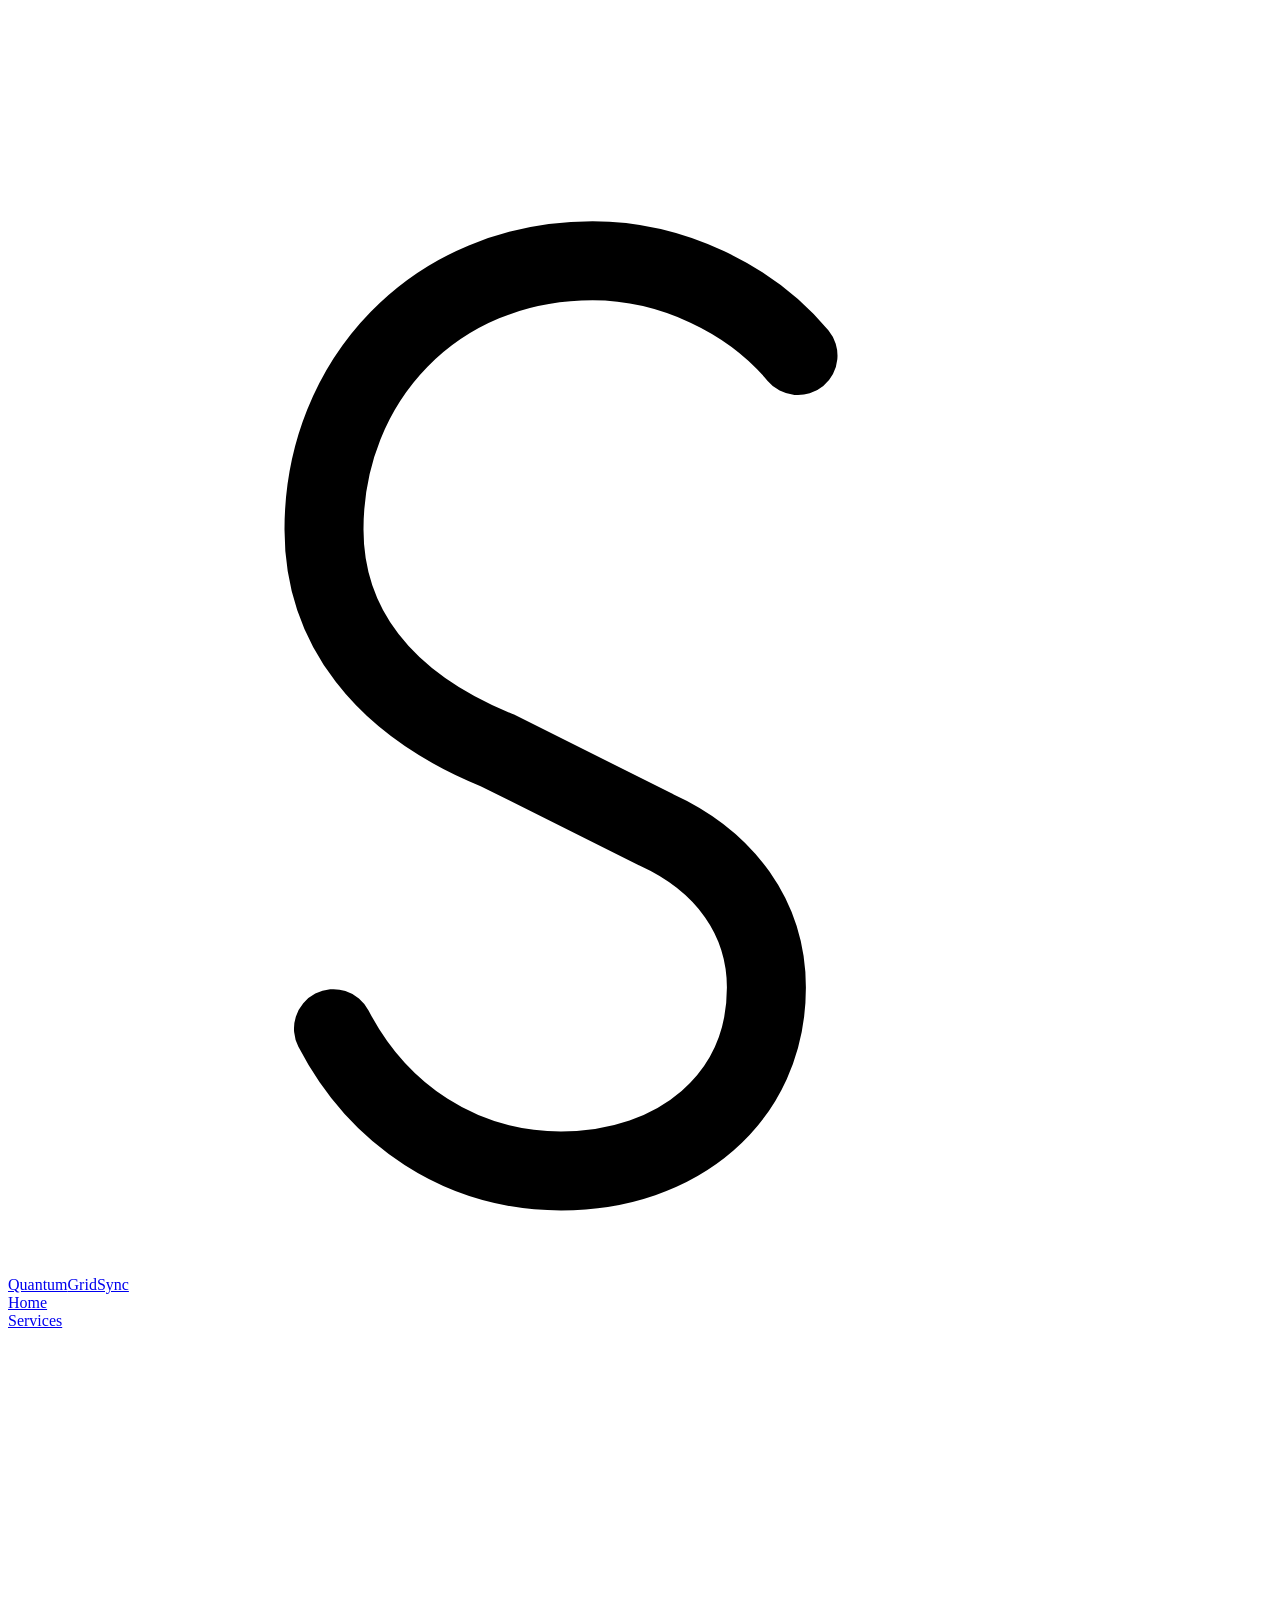
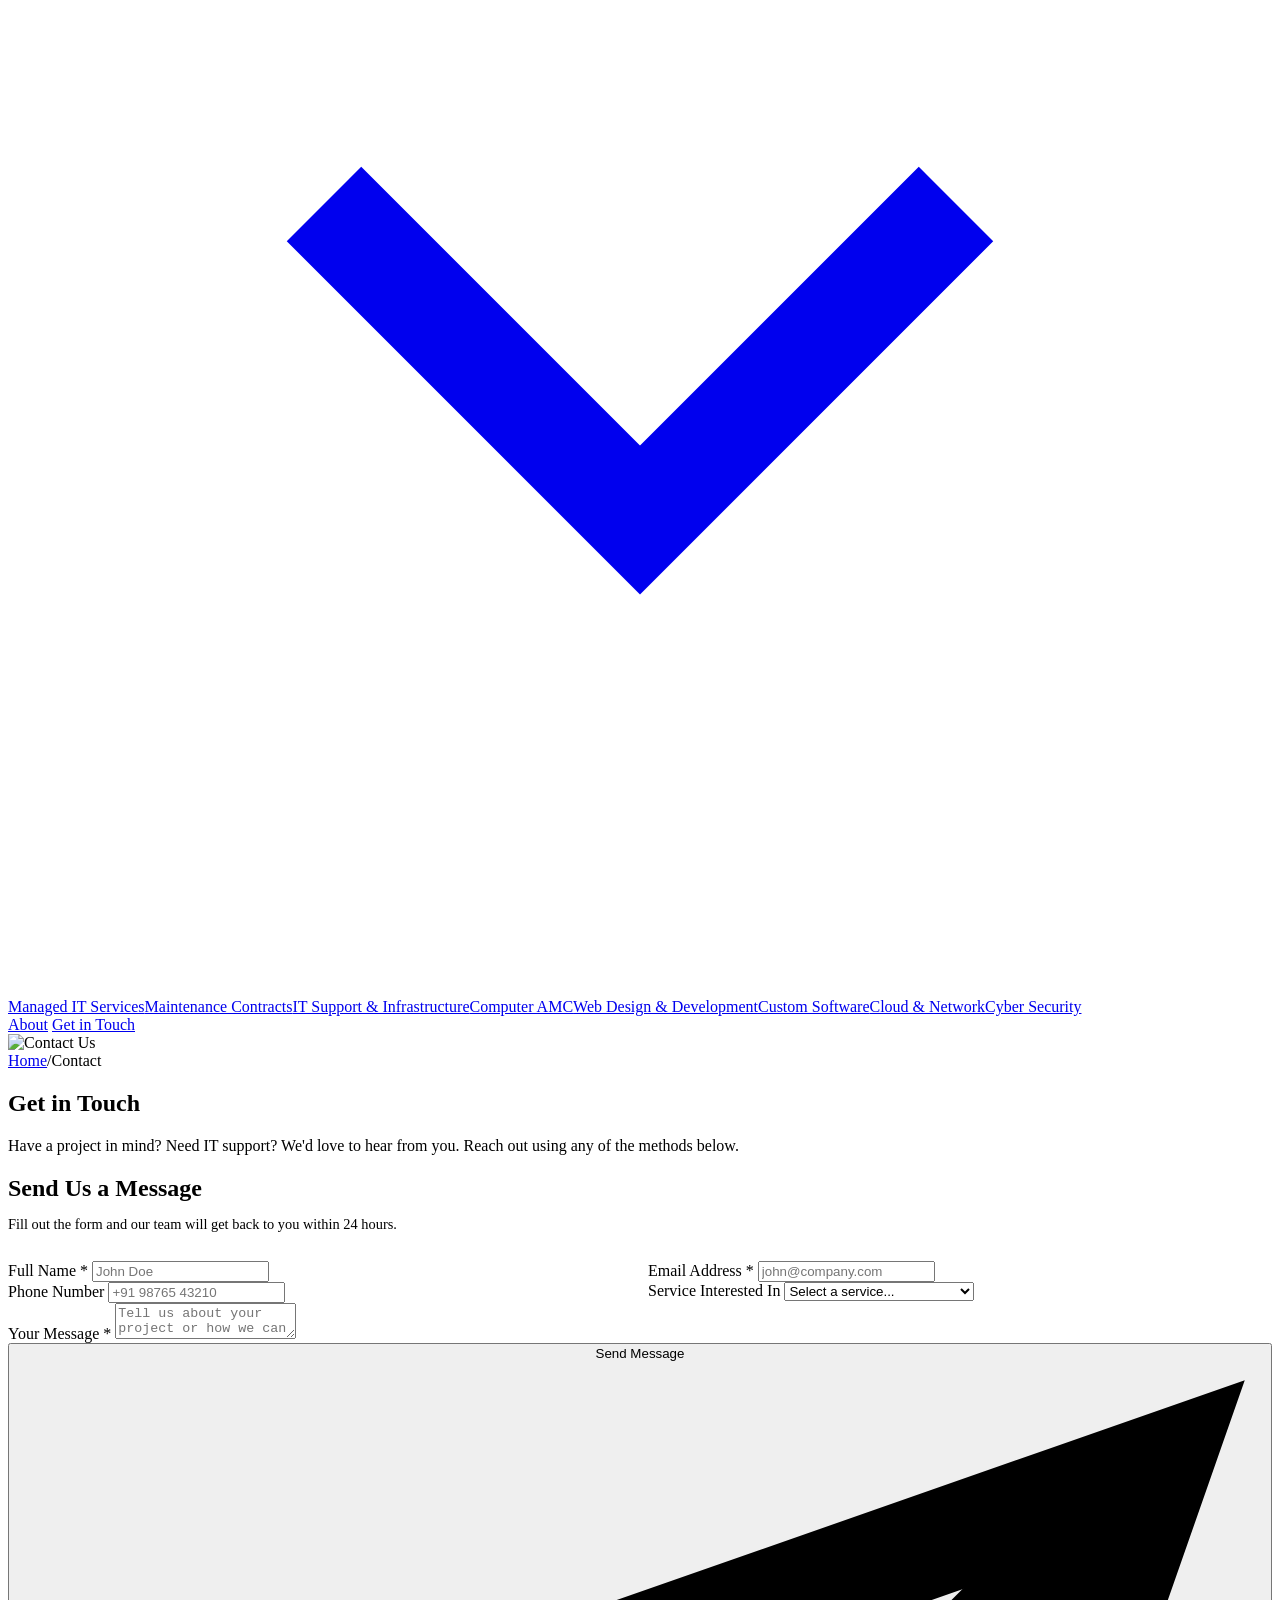
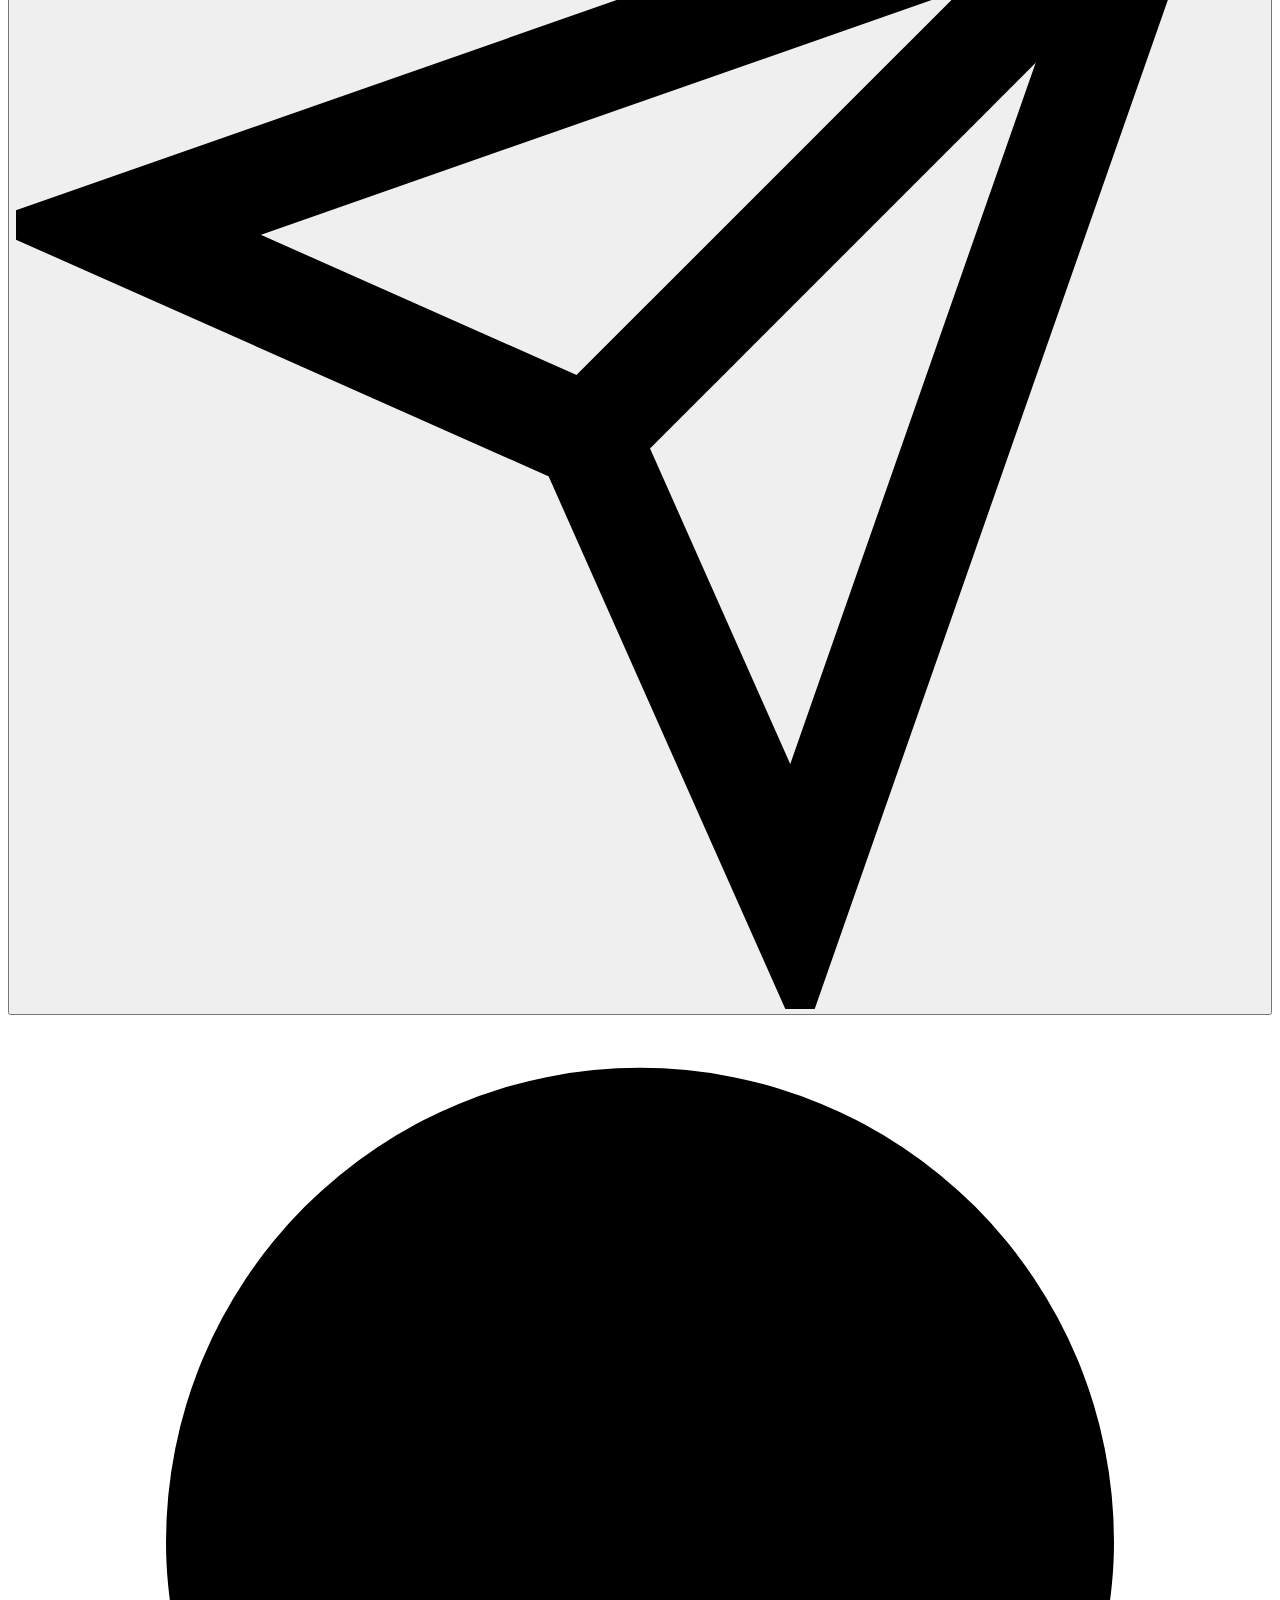
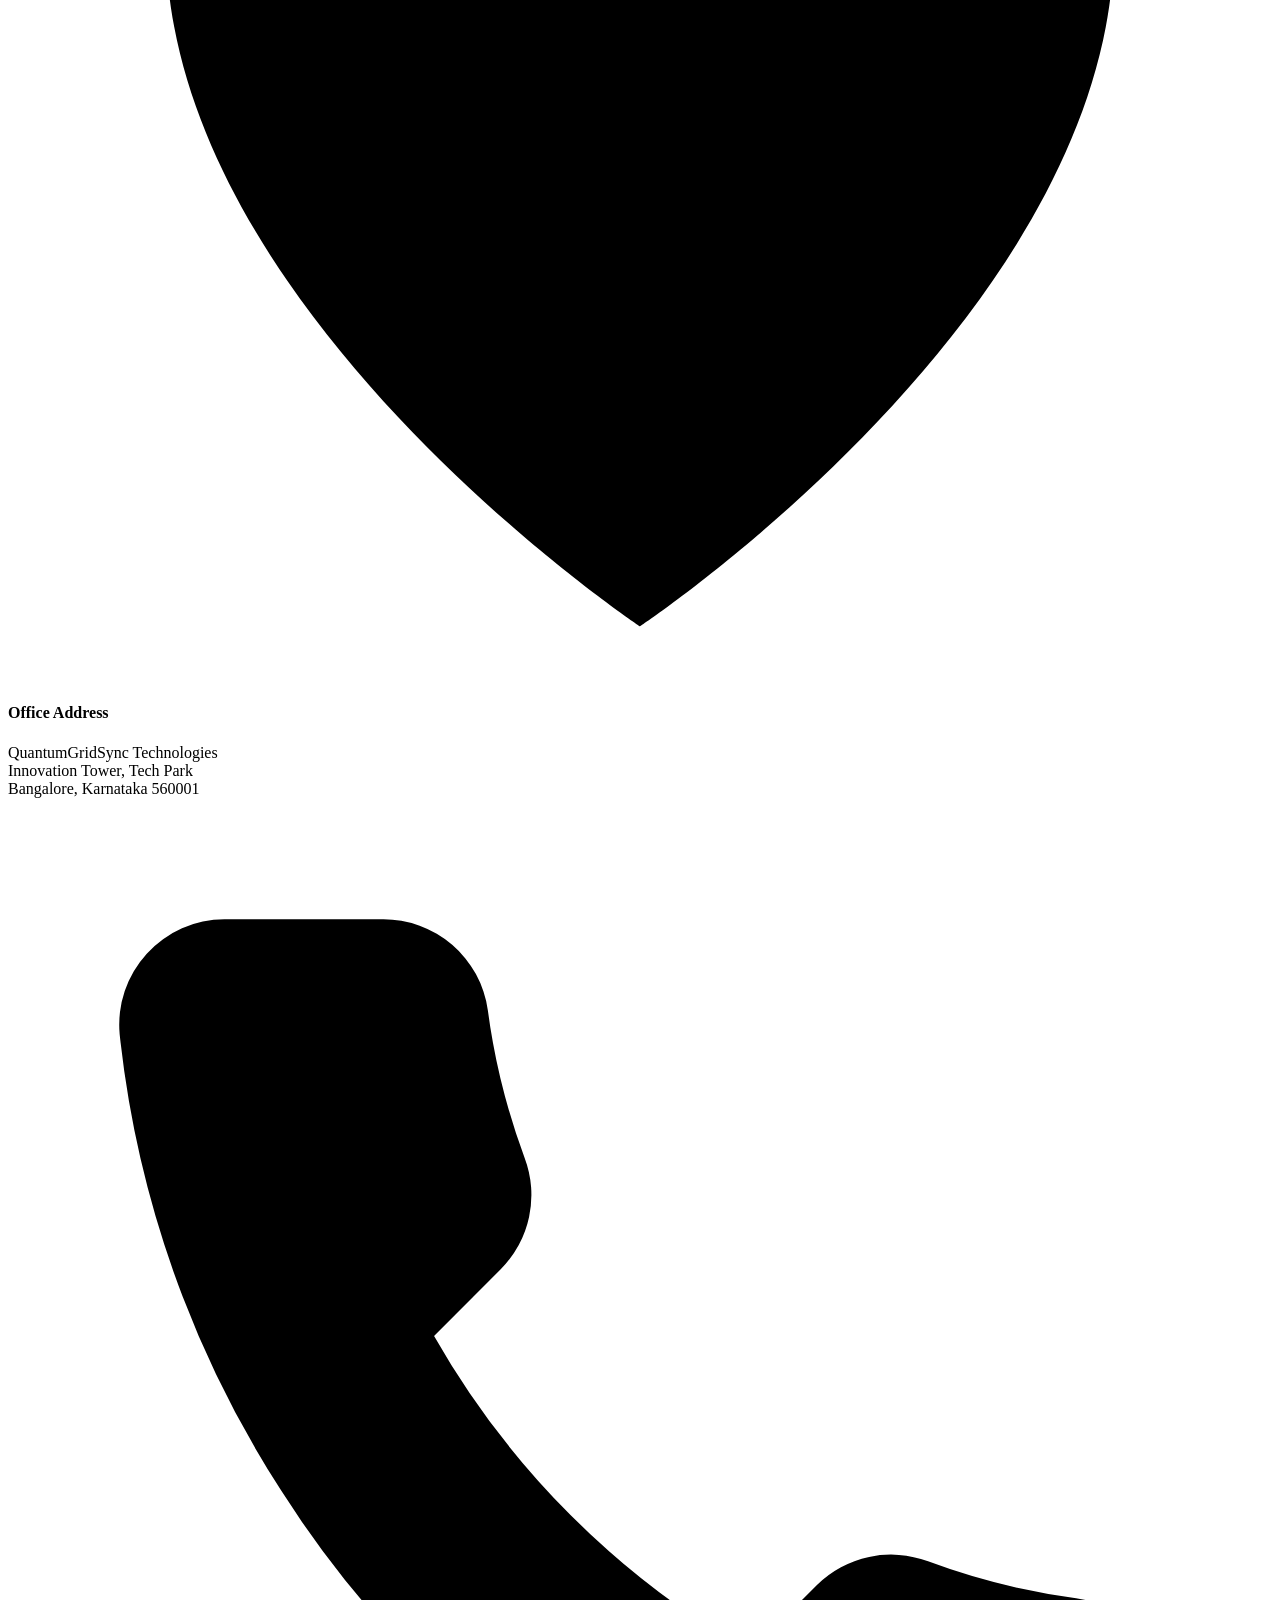
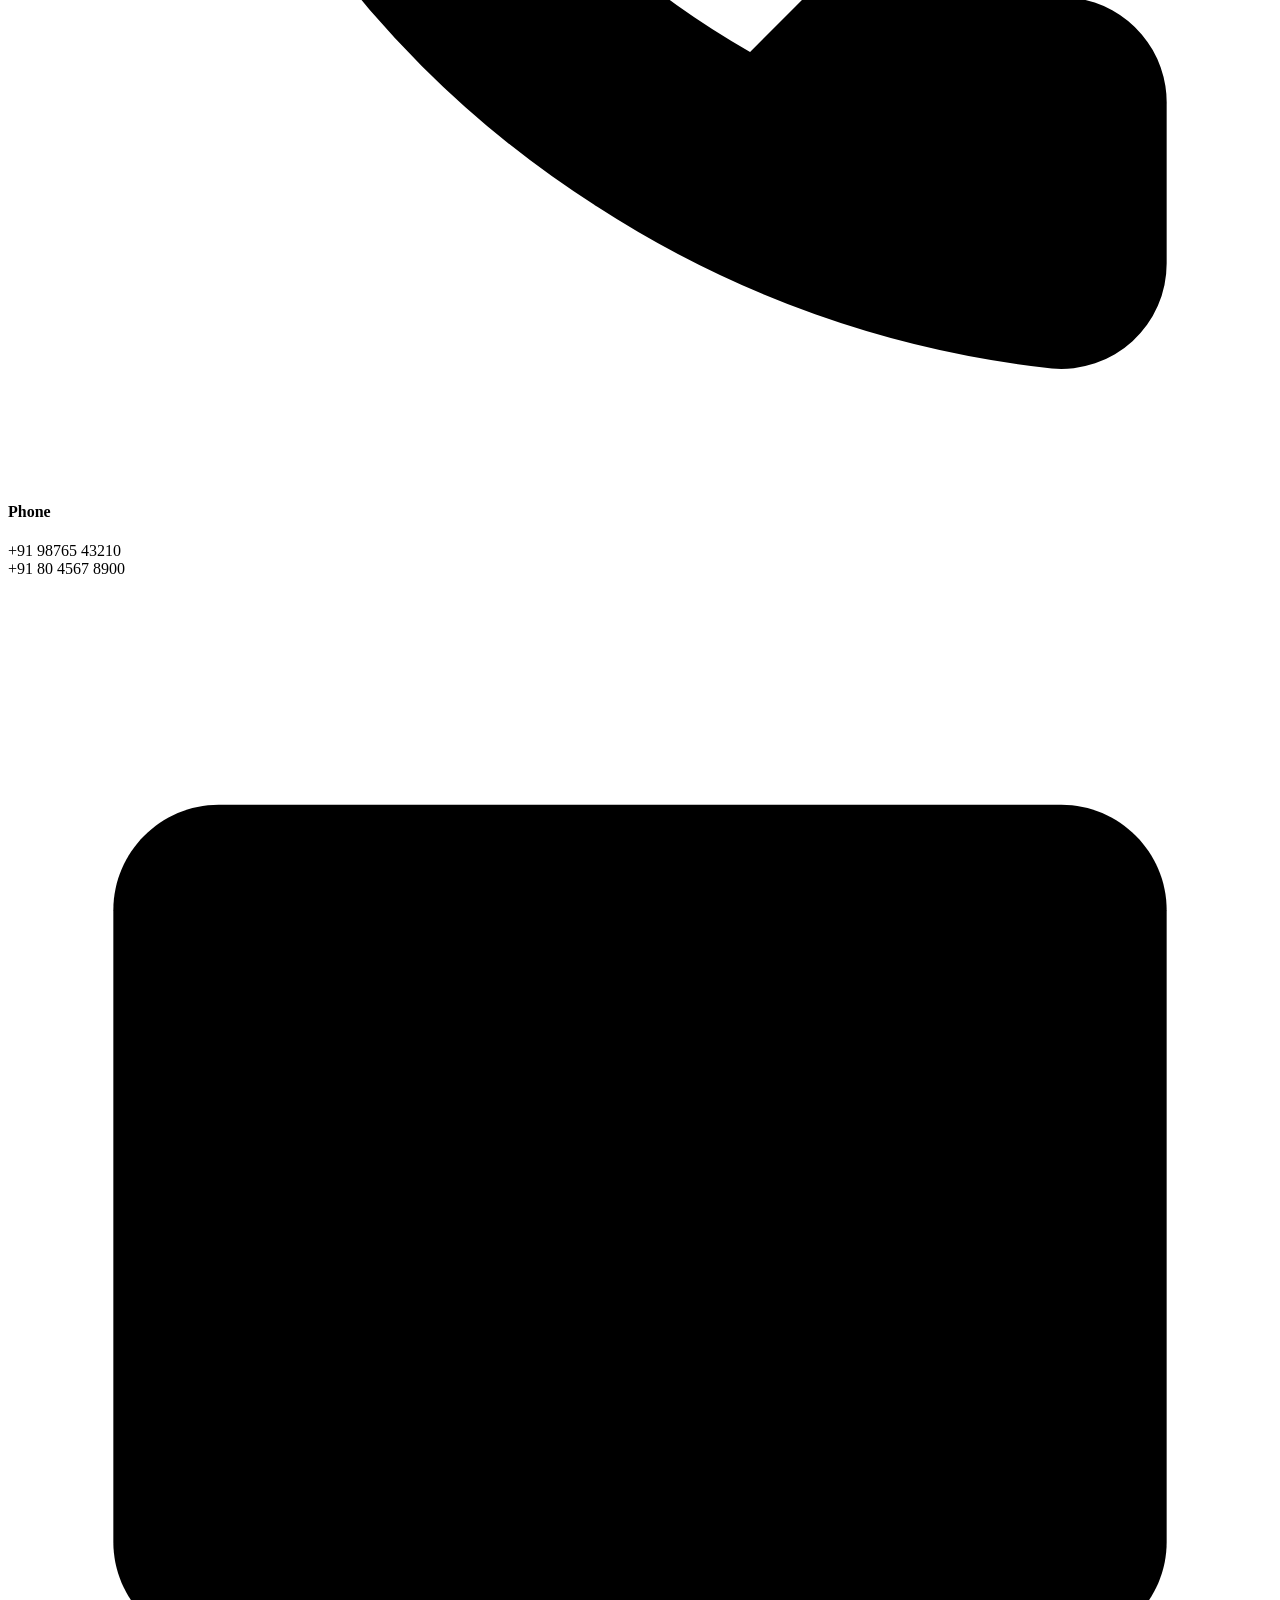
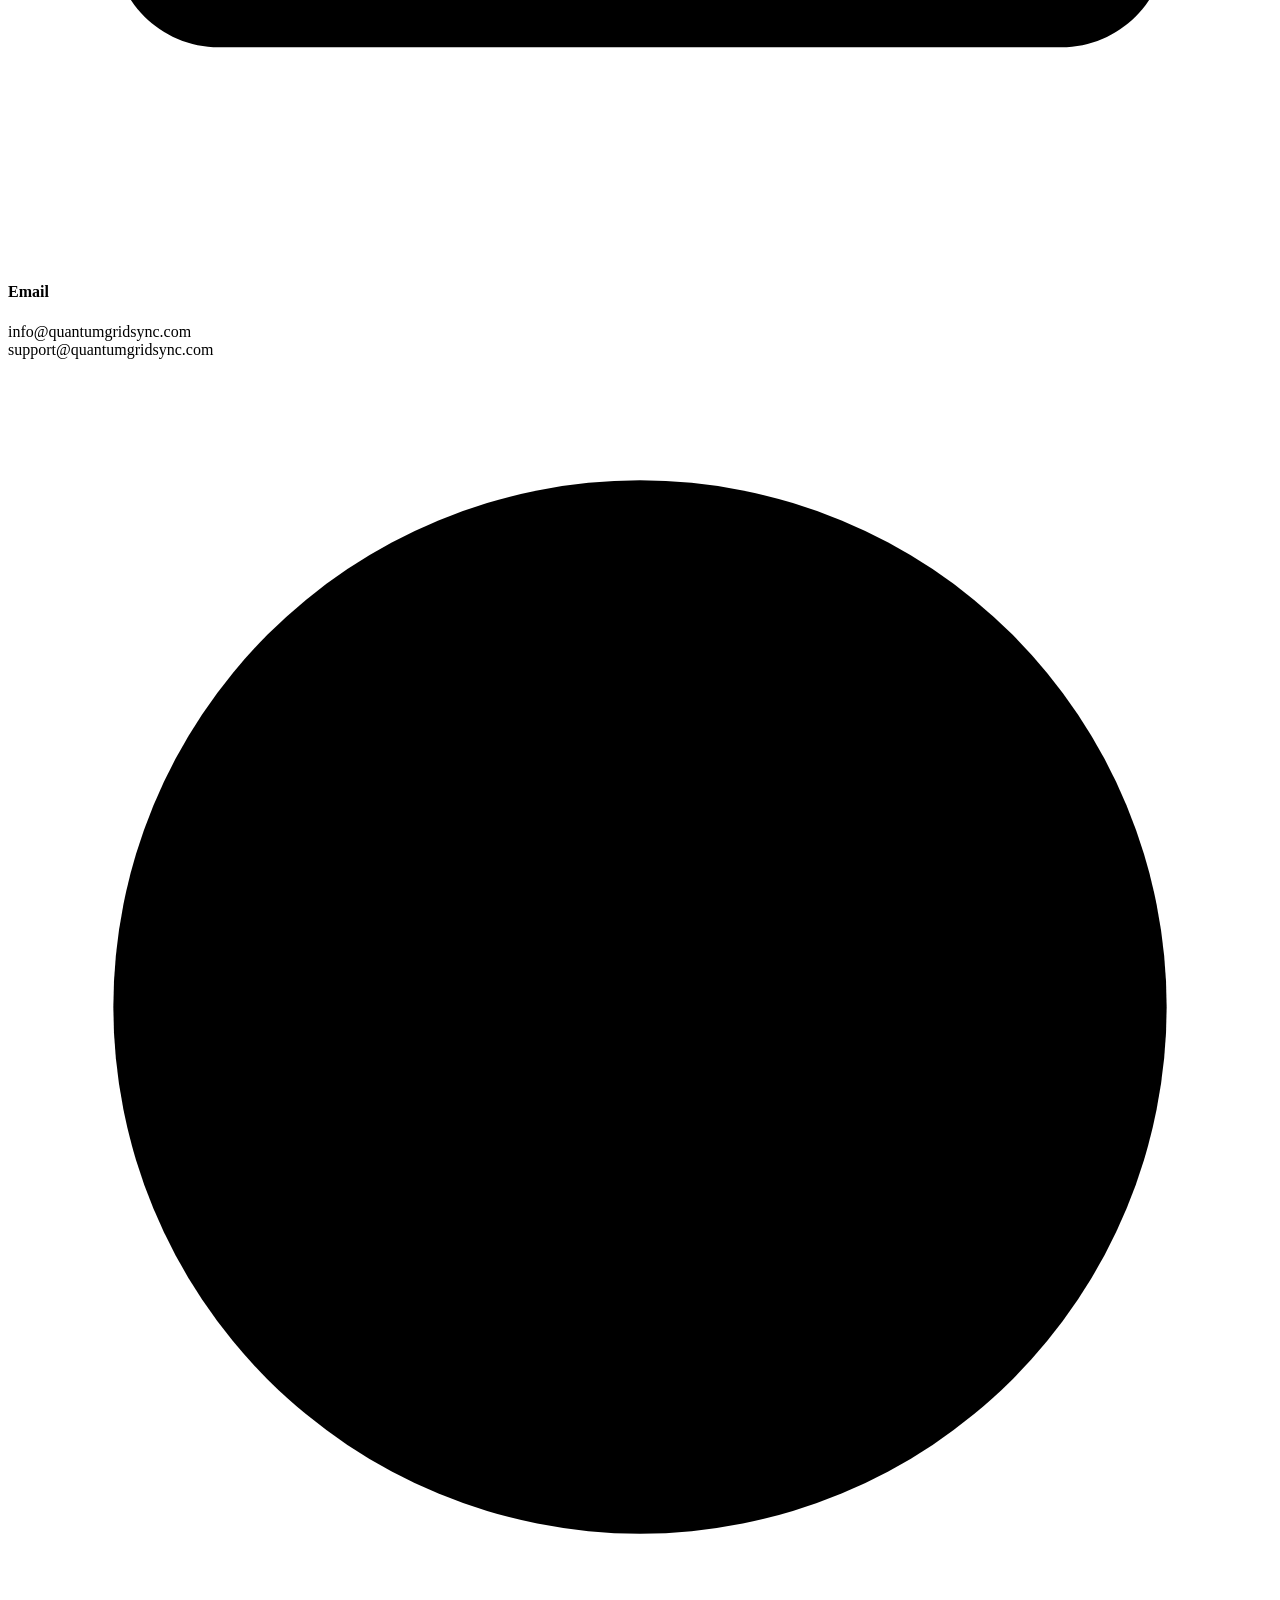
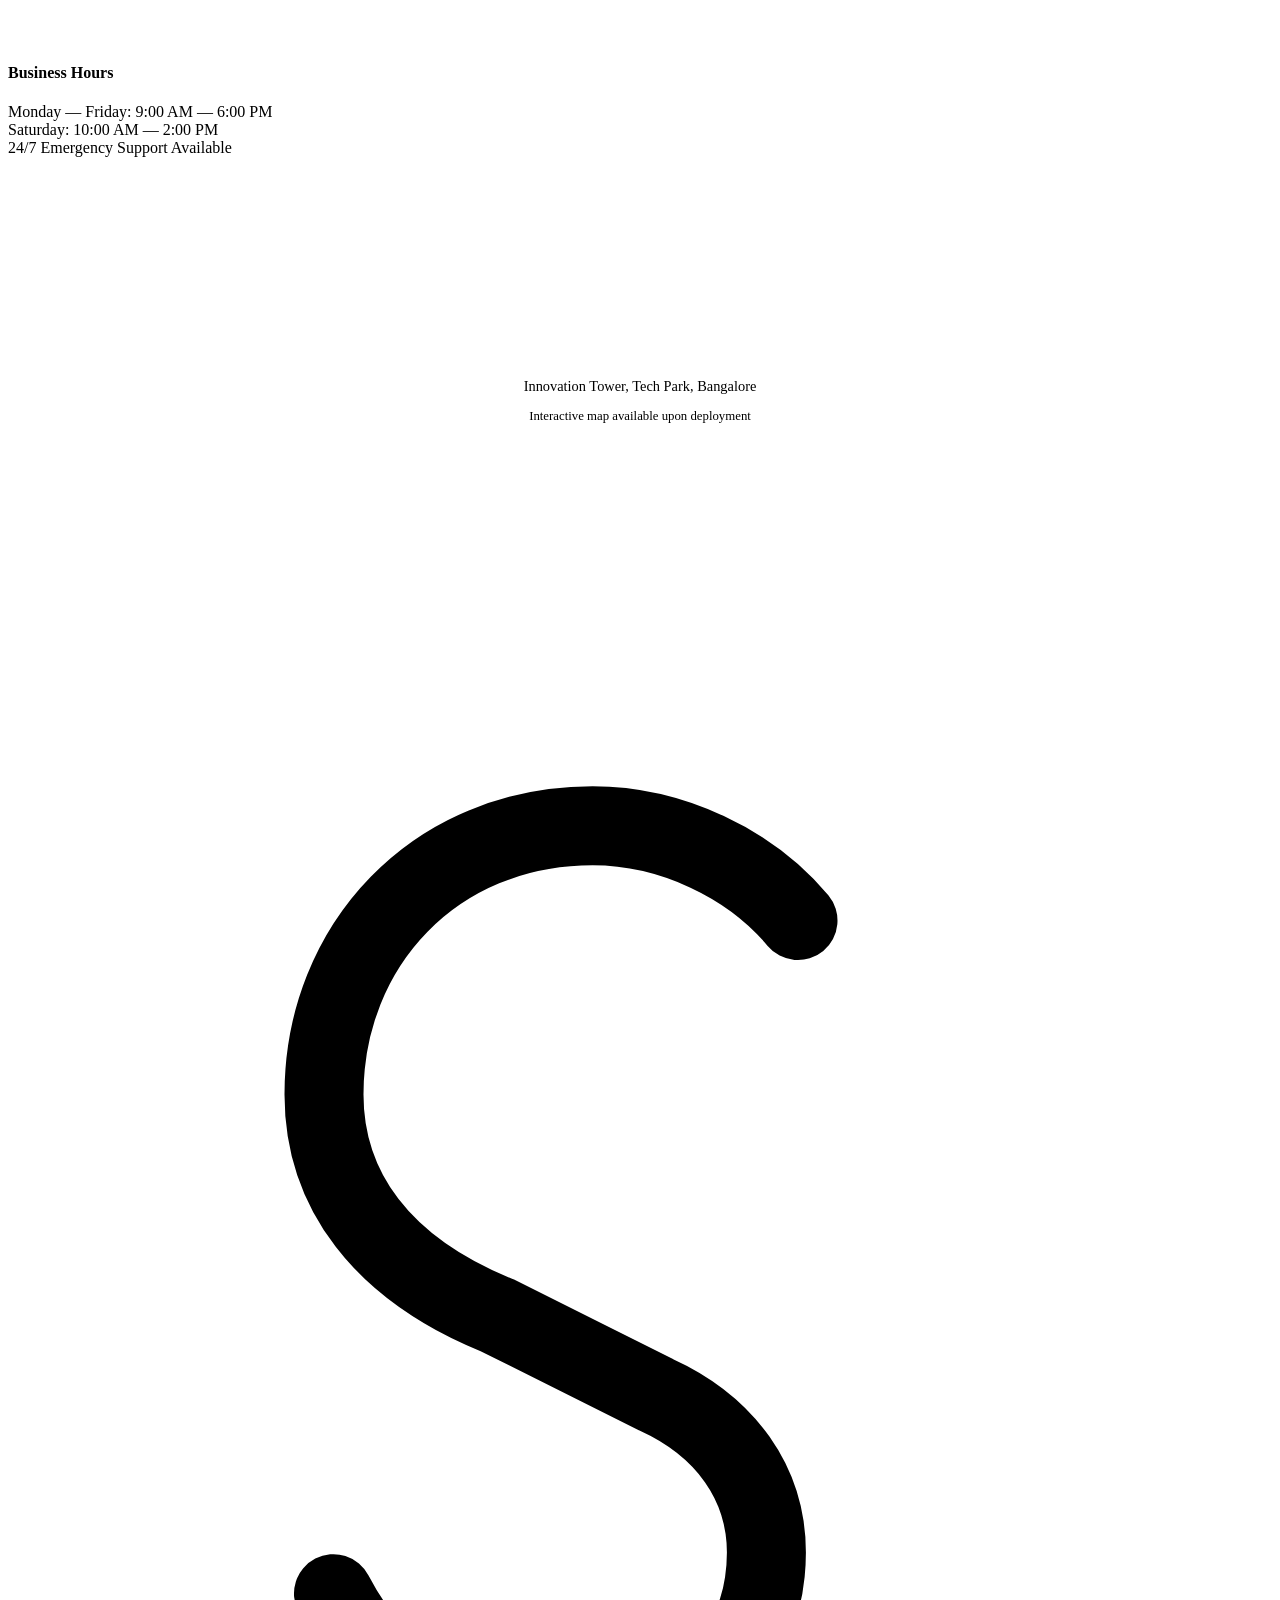
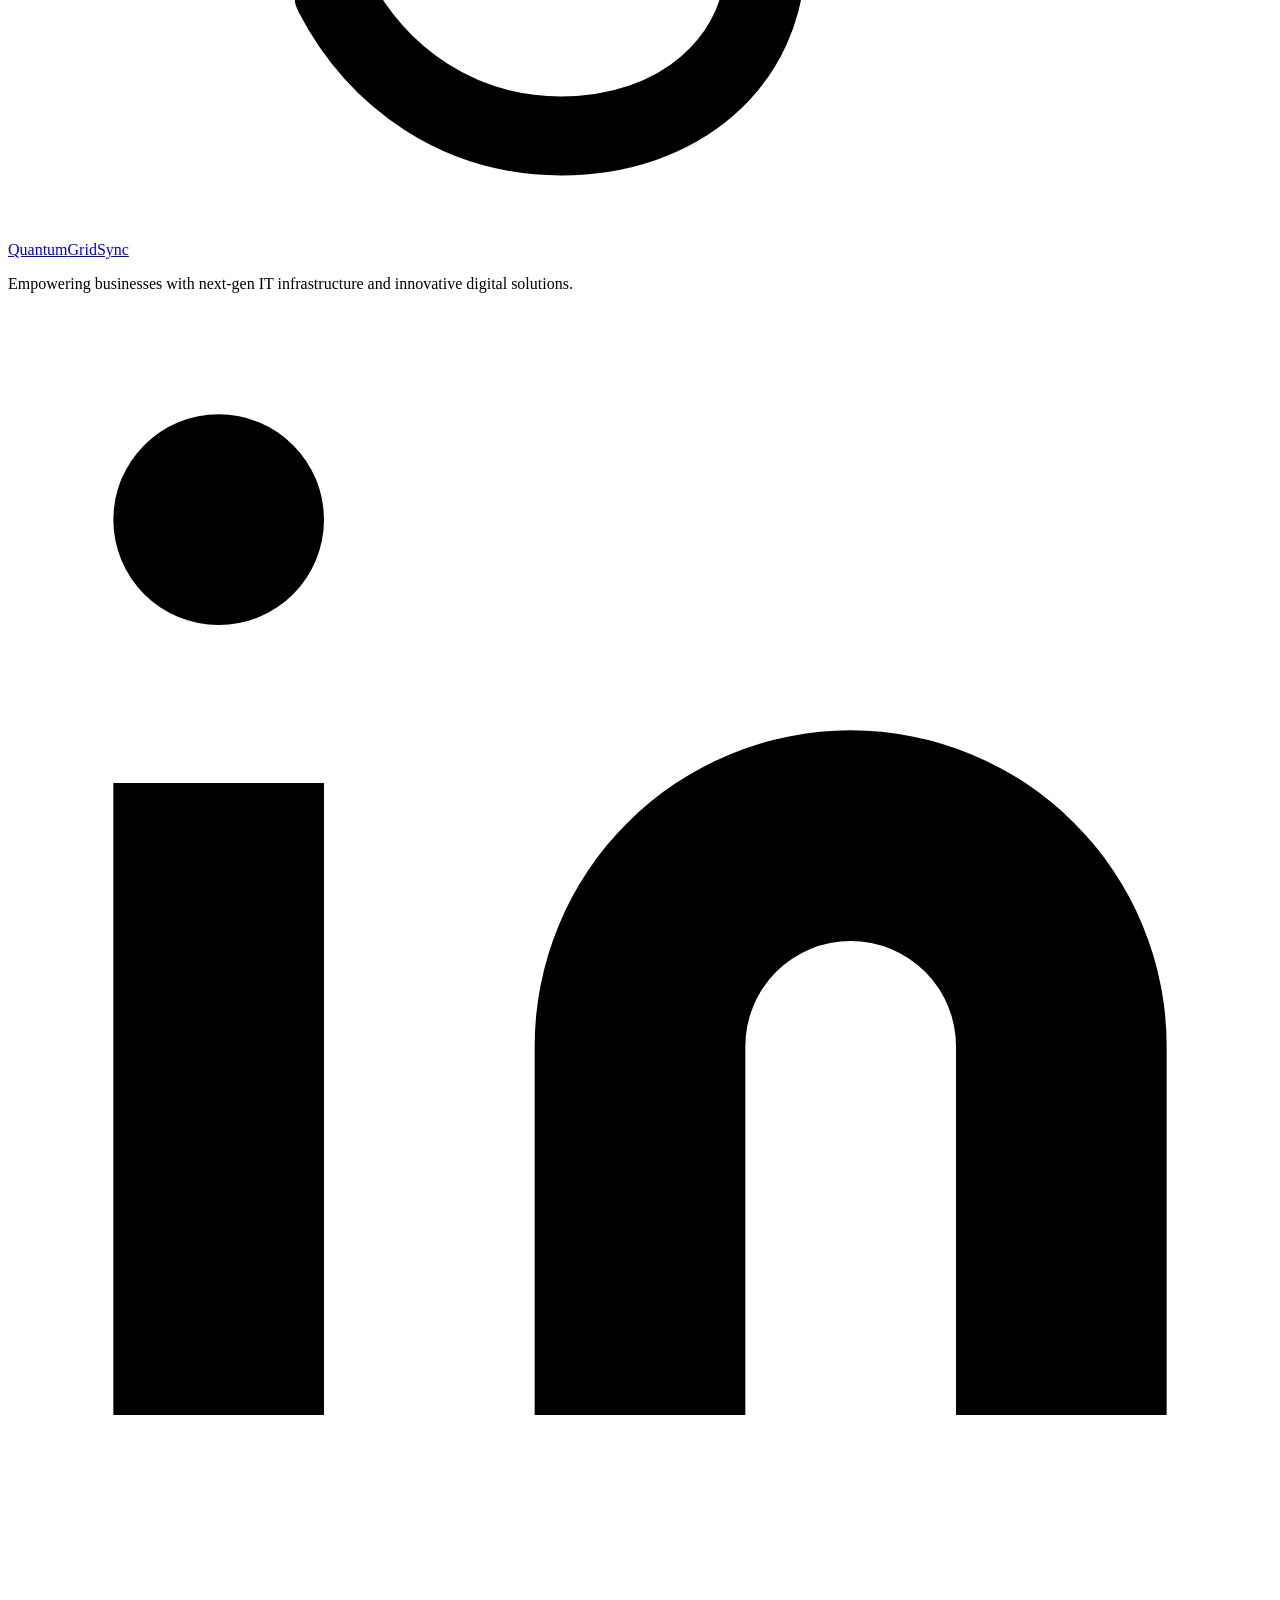
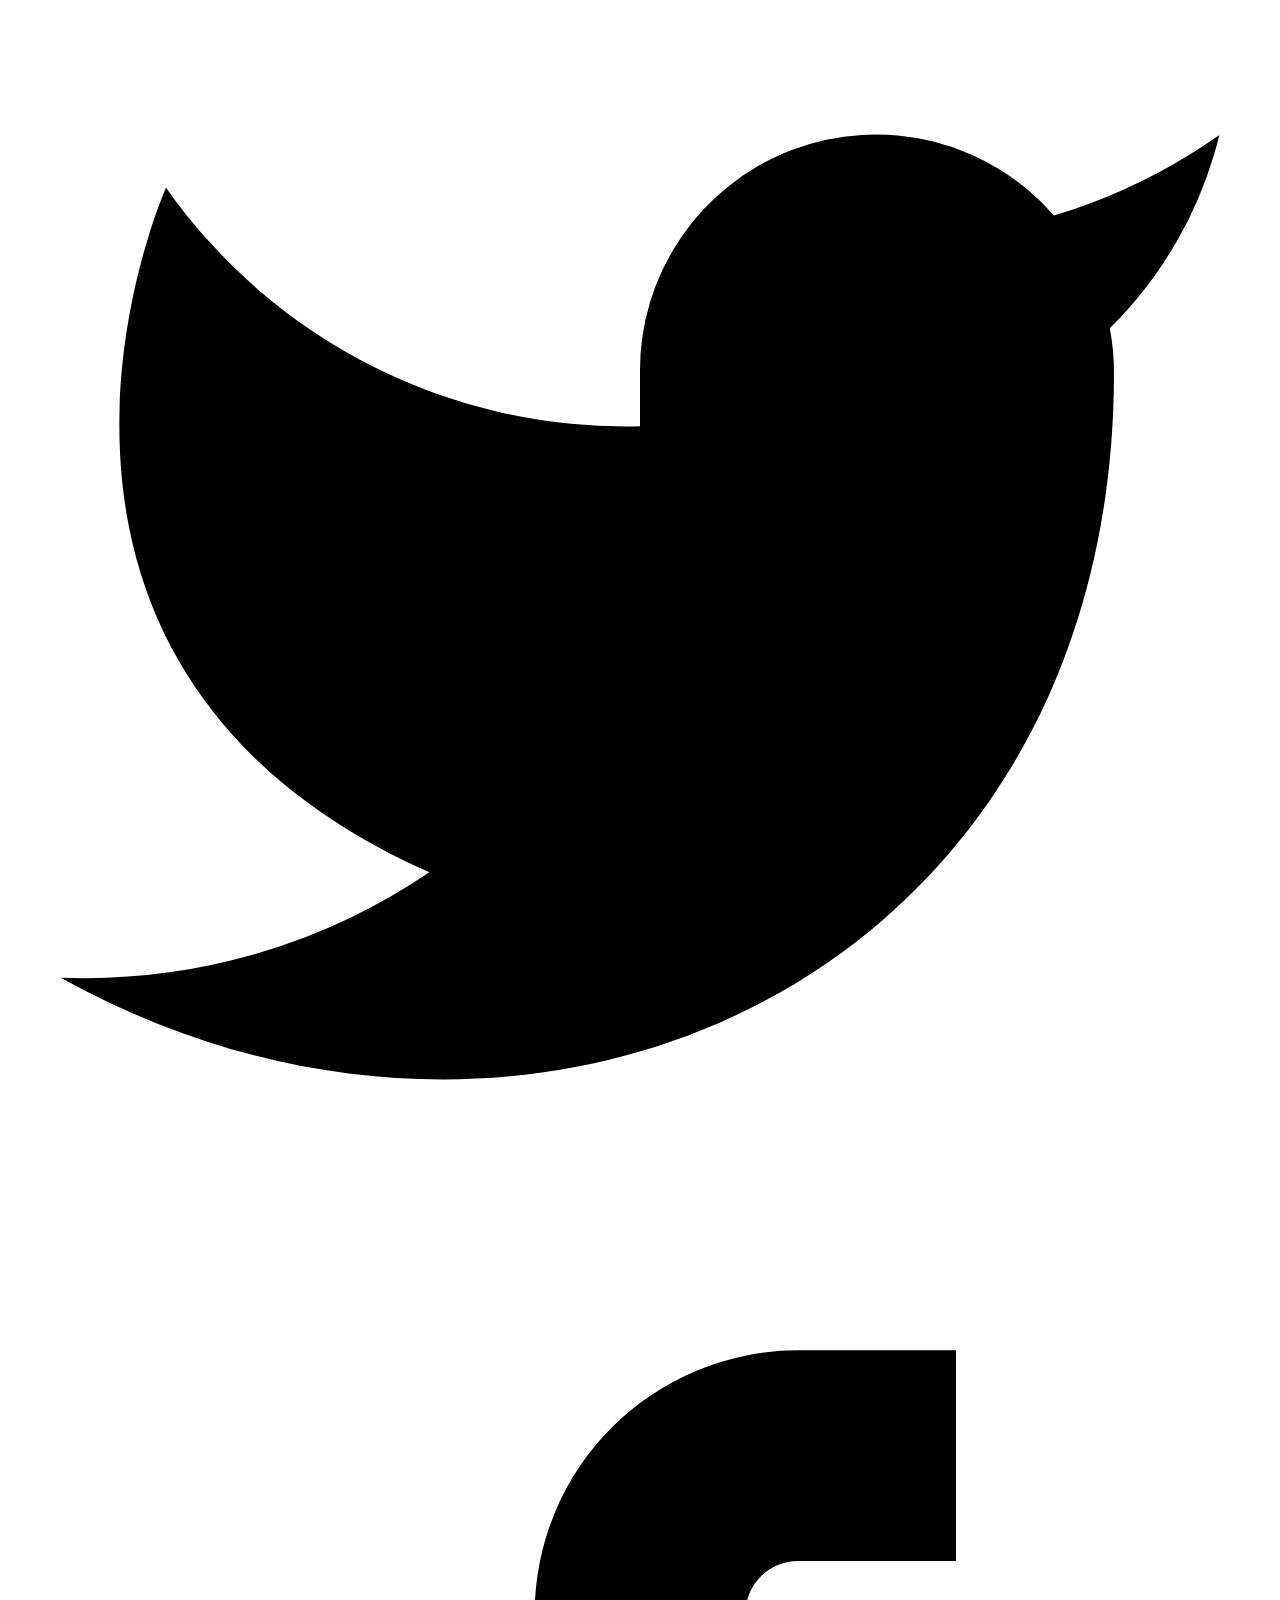
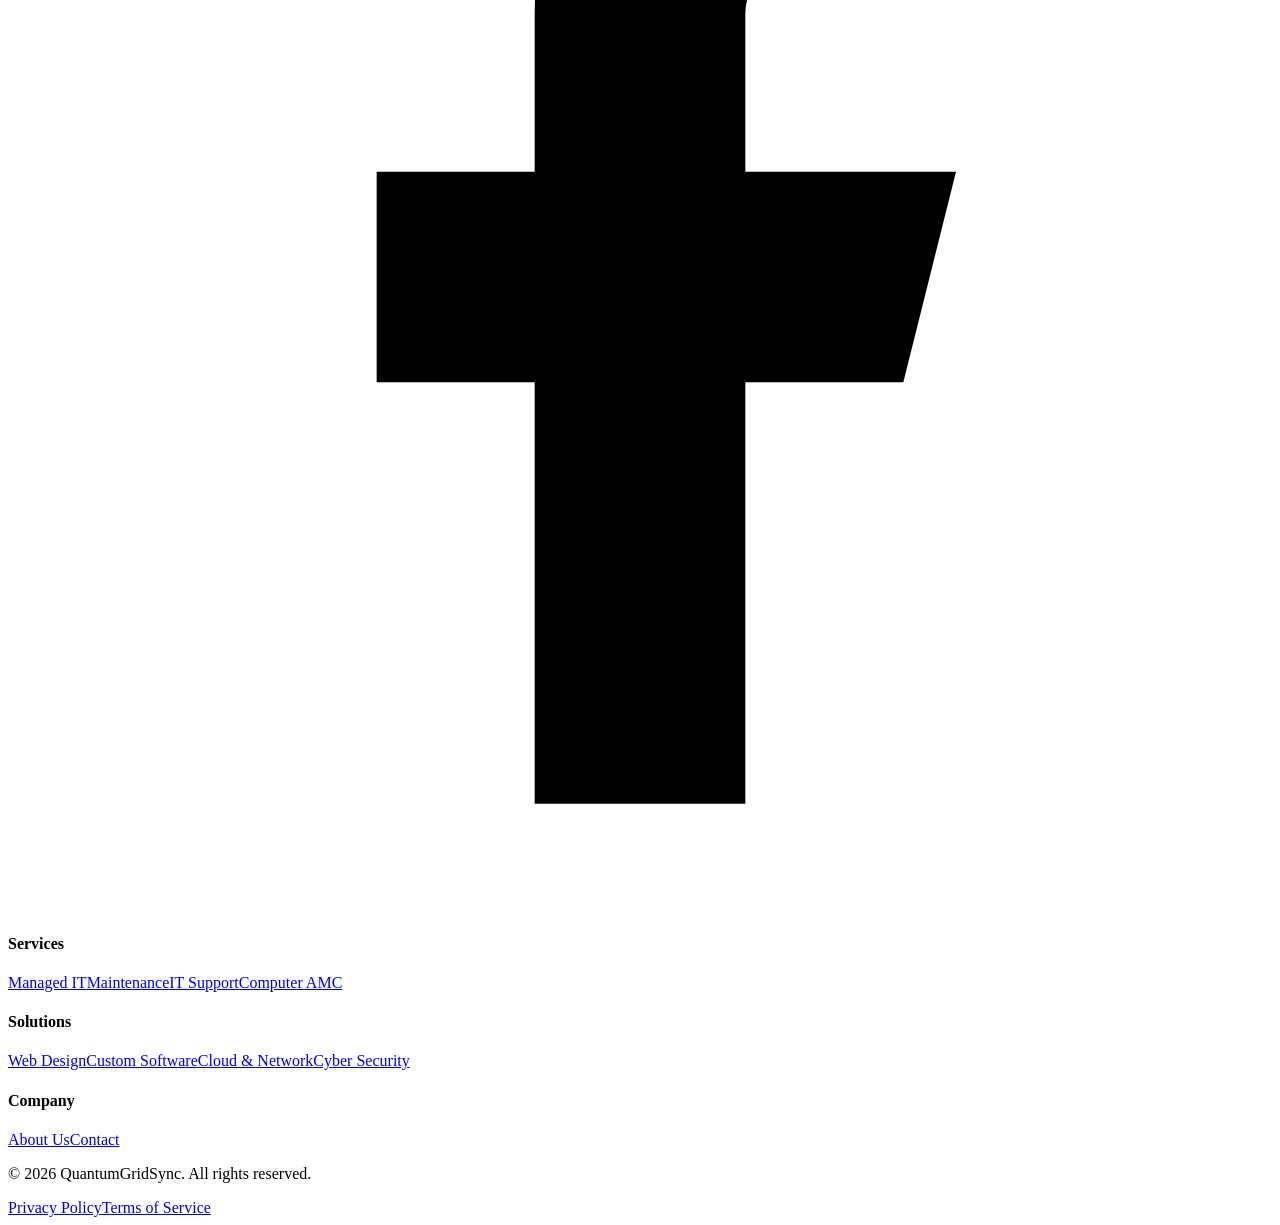
==== contact.html @ e0ae602e "Add files via upload" ====
<!DOCTYPE html>
<html lang="en">

<head>
    <meta charset="UTF-8">
    <meta name="viewport" content="width=device-width, initial-scale=1.0">
    <title>Contact Us — QuantumGridSync</title>
    <meta name="description"
        content="Get in touch with QuantumGridSync for IT services, consultations, and support. Phone, email, and online form available.">
    <link rel="stylesheet" href="css/style.css">
    <link rel="icon" type="image/svg+xml"
        href="data:image/svg+xml,%3Csvg xmlns='http://www.w3.org/2000/svg' viewBox='0 0 100 100'%3E%3Crect width='100' height='100' rx='20' fill='%23000'/%3E%3Cpath d='M65 28c-4-4-10-6-16-6-14 0-24 10-24 22 0 8 4 14 12 18l16 8c4 2 6 6 6 10 0 6-5 10-12 10-6 0-11-3-14-8' stroke='%23fff' stroke-width='6' fill='none' stroke-linecap='round'/%3E%3C/svg%3E">
</head>

<body>

    <nav class="navbar scrolled" id="navbar">
        <div class="nav-container">
            <a href="index.html" class="nav-logo"><svg viewBox="0 0 40 40">
                    <rect width="40" height="40" rx="10" fill="white" />
                    <path
                        d="M25 11c-1.5-1.8-4-3-6.5-3-5 0-8.5 3.8-8.5 8.5 0 3 1.8 5.5 5.5 7l5 2.5c2.2 1 3.5 2.8 3.5 5 0 3.5-2.8 5.8-6.5 5.8-3.2 0-5.8-1.8-7.2-4.5"
                        stroke="black" stroke-width="2.5" fill="none" stroke-linecap="round" />
                </svg>
                <div class="nav-logo-text">Quantum<span>GridSync</span></div>
            </a>
            <div class="nav-links" id="nav-links">
                <a href="index.html">Home</a>
                <div class="nav-dropdown"><a class="nav-dropdown-trigger" href="#">Services <svg viewBox="0 0 24 24"
                            fill="none" stroke="currentColor" stroke-width="2">
                            <polyline points="6 9 12 15 18 9"></polyline>
                        </svg></a>
                    <div class="nav-dropdown-menu"><a href="pages/managed-it.html">Managed IT Services</a><a
                            href="pages/maintenance.html">Maintenance Contracts</a><a href="pages/it-support.html">IT
                            Support & Infrastructure</a><a href="pages/computer-amc.html">Computer AMC</a><a
                            href="pages/web-design.html">Web Design & Development</a><a
                            href="pages/custom-software.html">Custom Software</a><a
                            href="pages/cloud-network.html">Cloud & Network</a><a href="pages/cyber-security.html">Cyber
                            Security</a></div>
                </div>
                <a href="about.html">About</a>
                <a href="contact.html" class="nav-cta active">Get in Touch</a>
            </div>
            <div class="nav-hamburger" id="nav-hamburger"><span></span><span></span><span></span></div>
        </div>
    </nav>

    <!-- Page Hero -->
    <section class="page-hero">
        <div class="page-hero-bg"><img src="https://images.unsplash.com/photo-1486312338219-ce68d2c6f44d?w=1600&q=80"
                alt="Contact Us"></div>
        <div class="page-hero-overlay"></div>
        <div class="hero-grid-pattern"></div>
        <div class="page-hero-content">
            <div class="page-hero-breadcrumb"><a href="index.html">Home</a><span
                    class="sep">/</span><span>Contact</span></div>
            <h1>Get in Touch</h1>
            <p>Have a project in mind? Need IT support? We'd love to hear from you. Reach out using any of the methods
                below.</p>
        </div>
    </section>

    <!-- Contact Section -->
    <section class="section section-dark">
        <div class="container">
            <div class="contact-grid">
                <!-- Contact Form -->
                <div class="contact-form reveal">
                    <h2
                        style="font-family: var(--font-heading); font-size: 1.5rem; font-weight: 700; margin-bottom: 8px;">
                        Send Us a Message</h2>
                    <p style="color: var(--gray-400); font-size: 0.9rem; margin-bottom: 28px;">Fill out the form and our
                        team will get back to you within 24 hours.</p>
                    <form id="contact-form">
                        <div style="display: grid; grid-template-columns: 1fr 1fr; gap: 16px;">
                            <div class="form-group">
                                <label for="name">Full Name *</label>
                                <input type="text" id="name" name="name" placeholder="John Doe" required>
                            </div>
                            <div class="form-group">
                                <label for="email">Email Address *</label>
                                <input type="email" id="email" name="email" placeholder="john@company.com" required>
                            </div>
                        </div>
                        <div style="display: grid; grid-template-columns: 1fr 1fr; gap: 16px;">
                            <div class="form-group">
                                <label for="phone">Phone Number</label>
                                <input type="tel" id="phone" name="phone" placeholder="+91 98765 43210">
                            </div>
                            <div class="form-group">
                                <label for="service">Service Interested In</label>
                                <select id="service" name="service">
                                    <option value="">Select a service...</option>
                                    <option value="managed-it">Managed IT Services</option>
                                    <option value="maintenance">Maintenance Contracts</option>
                                    <option value="it-support">IT Support & Infrastructure</option>
                                    <option value="computer-amc">Computer AMC</option>
                                    <option value="web-design">Web Design & Development</option>
                                    <option value="custom-software">Custom Software</option>
                                    <option value="cloud-network">Cloud & Network</option>
                                    <option value="cyber-security">Cyber Security</option>
                                </select>
                            </div>
                        </div>
                        <div class="form-group">
                            <label for="message">Your Message *</label>
                            <textarea id="message" name="message"
                                placeholder="Tell us about your project or how we can help..." required></textarea>
                        </div>
                        <button type="submit" class="btn btn-primary" style="width: 100%; justify-content: center;">
                            Send Message
                            <svg viewBox="0 0 24 24" fill="none" stroke="currentColor" stroke-width="2">
                                <line x1="22" y1="2" x2="11" y2="13"></line>
                                <polygon points="22 2 15 22 11 13 2 9 22 2"></polygon>
                            </svg>
                        </button>
                    </form>
                </div>

                <!-- Contact Info -->
                <div class="contact-info-cards reveal reveal-delay-2">
                    <div class="contact-info-card">
                        <div class="contact-info-icon">
                            <svg viewBox="0 0 24 24">
                                <path d="M21 10c0 7-9 13-9 13s-9-6-9-13a9 9 0 0 1 18 0z"></path>
                                <circle cx="12" cy="10" r="3"></circle>
                            </svg>
                        </div>
                        <div>
                            <h4>Office Address</h4>
                            <p>QuantumGridSync Technologies<br>Innovation Tower, Tech Park<br>Bangalore, Karnataka
                                560001</p>
                        </div>
                    </div>

                    <div class="contact-info-card">
                        <div class="contact-info-icon">
                            <svg viewBox="0 0 24 24">
                                <path
                                    d="M22 16.92v3a2 2 0 0 1-2.18 2 19.79 19.79 0 0 1-8.63-3.07 19.5 19.5 0 0 1-6-6 19.79 19.79 0 0 1-3.07-8.67A2 2 0 0 1 4.11 2h3a2 2 0 0 1 2 1.72 12.84 12.84 0 0 0 .7 2.81 2 2 0 0 1-.45 2.11L8.09 9.91a16 16 0 0 0 6 6l1.27-1.27a2 2 0 0 1 2.11-.45 12.84 12.84 0 0 0 2.81.7A2 2 0 0 1 22 16.92z">
                                </path>
                            </svg>
                        </div>
                        <div>
                            <h4>Phone</h4>
                            <p>+91 98765 43210<br>+91 80 4567 8900</p>
                        </div>
                    </div>

                    <div class="contact-info-card">
                        <div class="contact-info-icon">
                            <svg viewBox="0 0 24 24">
                                <path d="M4 4h16c1.1 0 2 .9 2 2v12c0 1.1-.9 2-2 2H4c-1.1 0-2-.9-2-2V6c0-1.1.9-2 2-2z">
                                </path>
                                <polyline points="22,6 12,13 2,6"></polyline>
                            </svg>
                        </div>
                        <div>
                            <h4>Email</h4>
                            <p>info@quantumgridsync.com<br>support@quantumgridsync.com</p>
                        </div>
                    </div>

                    <div class="contact-info-card">
                        <div class="contact-info-icon">
                            <svg viewBox="0 0 24 24">
                                <circle cx="12" cy="12" r="10"></circle>
                                <polyline points="12 6 12 12 16 14"></polyline>
                            </svg>
                        </div>
                        <div>
                            <h4>Business Hours</h4>
                            <p>Monday — Friday: 9:00 AM — 6:00 PM<br>Saturday: 10:00 AM — 2:00 PM<br>24/7 Emergency
                                Support Available</p>
                        </div>
                    </div>
                </div>
            </div>
        </div>
    </section>

    <!-- Map Section -->
    <section class="section section-light" style="padding: 0;">
        <div
            style="width: 100%; height: 400px; background: var(--gray-900); display: flex; align-items: center; justify-content: center; position: relative; overflow: hidden;">
            <div
                style="position: absolute; top: 0; left: 0; width: 100%; height: 100%; background-image: linear-gradient(rgba(255,255,255,0.03) 1px, transparent 1px), linear-gradient(90deg, rgba(255,255,255,0.03) 1px, transparent 1px); background-size: 40px 40px;">
            </div>
            <div style="text-align: center; position: relative; z-index: 1;">
                <svg width="48" height="48" viewBox="0 0 24 24" fill="none" stroke="rgba(255,255,255,0.2)"
                    stroke-width="1.5">
                    <path d="M21 10c0 7-9 13-9 13s-9-6-9-13a9 9 0 0 1 18 0z"></path>
                    <circle cx="12" cy="10" r="3"></circle>
                </svg>
                <p style="color: var(--gray-500); margin-top: 16px; font-size: 0.9rem;">Innovation Tower, Tech Park,
                    Bangalore</p>
                <p style="color: var(--gray-600); font-size: 0.8rem; margin-top: 4px;">Interactive map available upon
                    deployment</p>
            </div>
        </div>
    </section>

    <footer class="footer">
        <div class="container">
            <div class="footer-grid">
                <div class="footer-brand"><a href="index.html" class="nav-logo"><svg viewBox="0 0 40 40">
                            <rect width="40" height="40" rx="10" fill="white" />
                            <path
                                d="M25 11c-1.5-1.8-4-3-6.5-3-5 0-8.5 3.8-8.5 8.5 0 3 1.8 5.5 5.5 7l5 2.5c2.2 1 3.5 2.8 3.5 5 0 3.5-2.8 5.8-6.5 5.8-3.2 0-5.8-1.8-7.2-4.5"
                                stroke="black" stroke-width="2.5" fill="none" stroke-linecap="round" />
                        </svg>
                        <div class="nav-logo-text">Quantum<span>GridSync</span></div>
                    </a>
                    <p>Empowering businesses with next-gen IT infrastructure and innovative digital solutions.</p>
                    <div class="footer-social"><a href="#" aria-label="LinkedIn"><svg viewBox="0 0 24 24">
                                <path
                                    d="M16 8a6 6 0 0 1 6 6v7h-4v-7a2 2 0 0 0-2-2 2 2 0 0 0-2 2v7h-4v-7a6 6 0 0 1 6-6z">
                                </path>
                                <rect x="2" y="9" width="4" height="12"></rect>
                                <circle cx="4" cy="4" r="2"></circle>
                            </svg></a><a href="#" aria-label="Twitter"><svg viewBox="0 0 24 24">
                                <path
                                    d="M23 3a10.9 10.9 0 0 1-3.14 1.53 4.48 4.48 0 0 0-7.86 3v1A10.66 10.66 0 0 1 3 4s-4 9 5 13a11.64 11.64 0 0 1-7 2c9 5 20 0 20-11.5a4.5 4.5 0 0 0-.08-.83A7.72 7.72 0 0 0 23 3z">
                                </path>
                            </svg></a><a href="#" aria-label="Facebook"><svg viewBox="0 0 24 24">
                                <path d="M18 2h-3a5 5 0 0 0-5 5v3H7v4h3v8h4v-8h3l1-4h-4V7a1 1 0 0 1 1-1h3z"></path>
                            </svg></a></div>
                </div>
                <div class="footer-col">
                    <h4>Services</h4><a href="pages/managed-it.html">Managed IT</a><a
                        href="pages/maintenance.html">Maintenance</a><a href="pages/it-support.html">IT Support</a><a
                        href="pages/computer-amc.html">Computer AMC</a>
                </div>
                <div class="footer-col">
                    <h4>Solutions</h4><a href="pages/web-design.html">Web Design</a><a
                        href="pages/custom-software.html">Custom Software</a><a href="pages/cloud-network.html">Cloud &
                        Network</a><a href="pages/cyber-security.html">Cyber Security</a>
                </div>
                <div class="footer-col">
                    <h4>Company</h4><a href="about.html">About Us</a><a href="contact.html">Contact</a>
                </div>
            </div>
            <div class="footer-bottom">
                <p>&copy; 2026 QuantumGridSync. All rights reserved.</p>
                <div class="footer-bottom-links"><a href="#">Privacy Policy</a><a href="#">Terms of Service</a></div>
            </div>
        </div>
    </footer>
    <script src="js/main.js"></script>
</body>

</html>
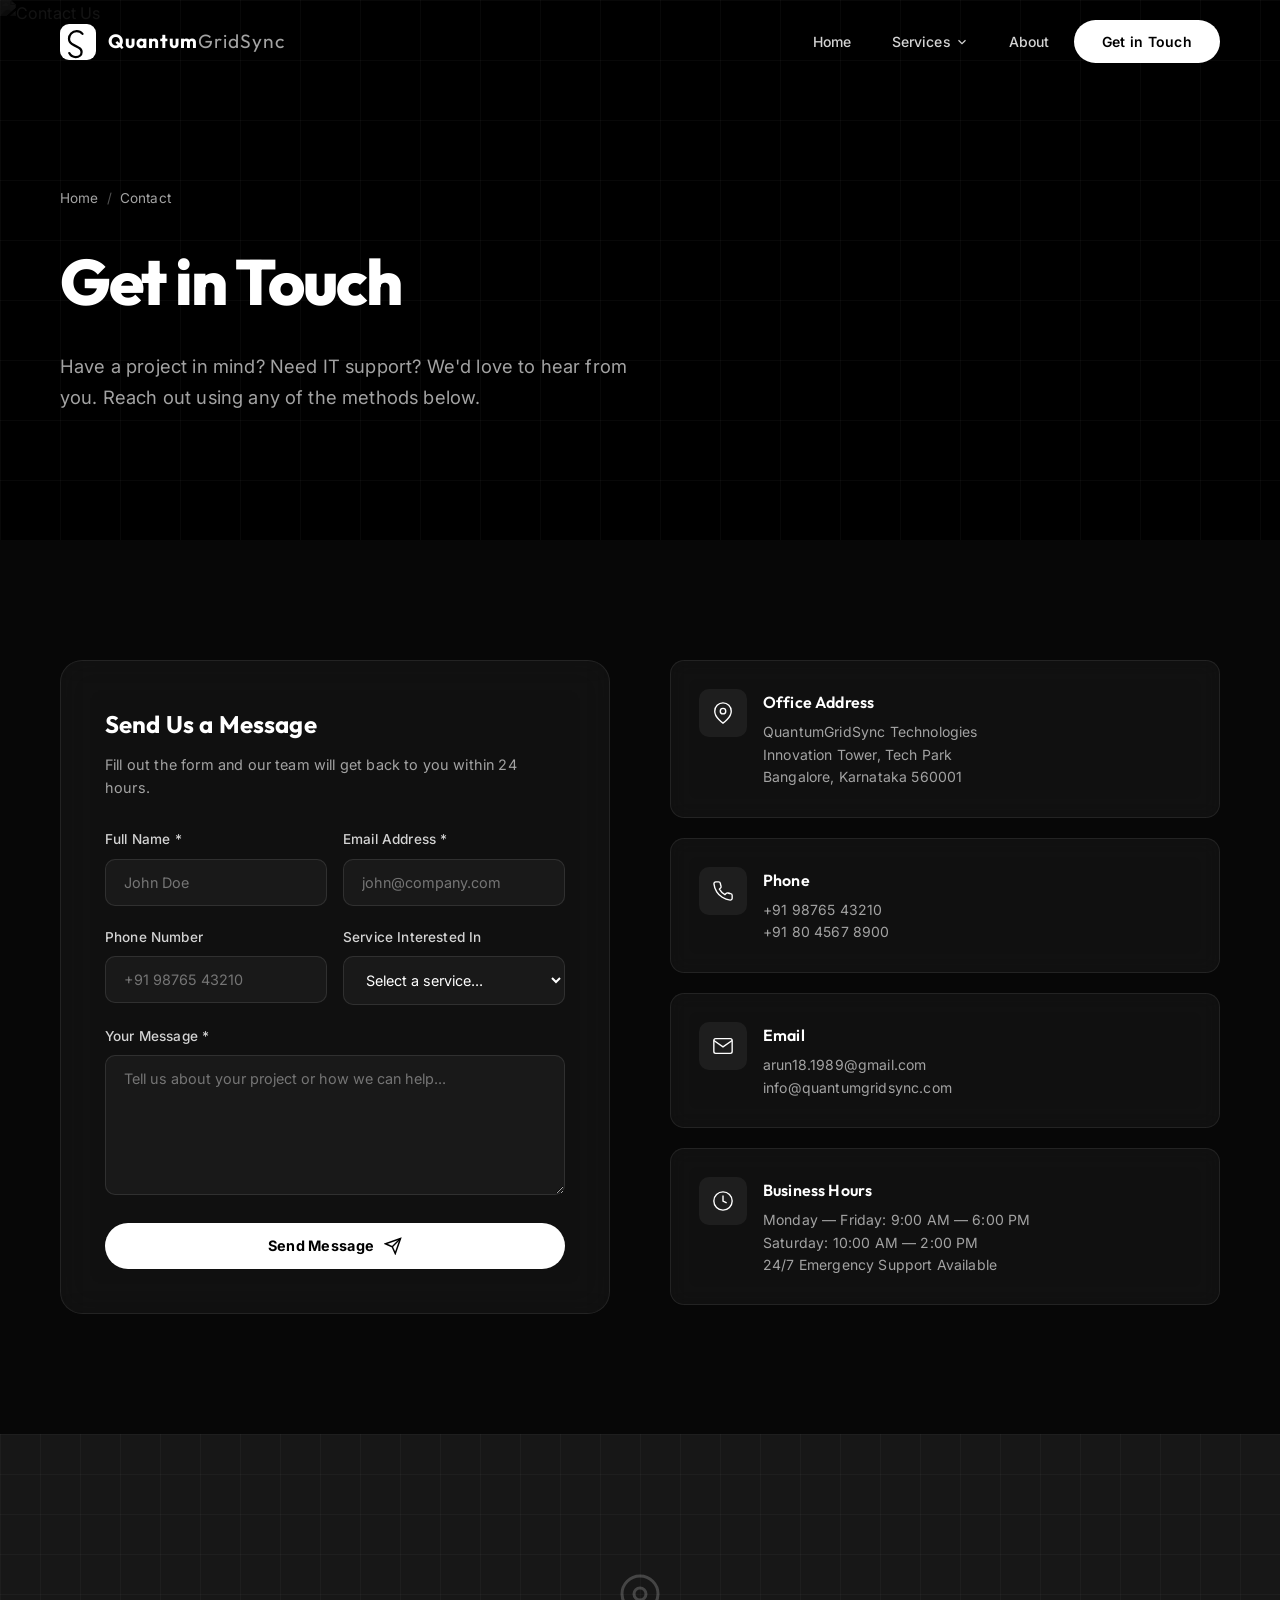
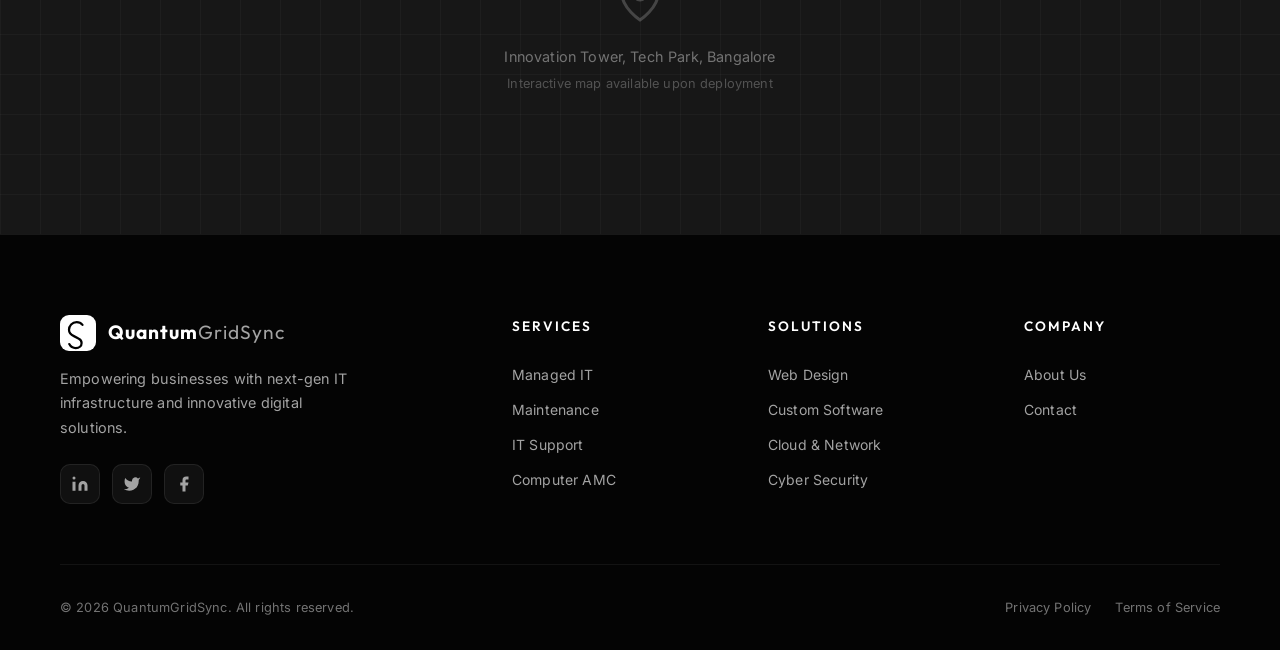
==== commit c9eca08b: "Add files via upload" ====
--- a/contact.html
+++ b/contact.html
@@ -71,7 +71,24 @@
                         Send Us a Message</h2>
                     <p style="color: var(--gray-400); font-size: 0.9rem; margin-bottom: 28px;">Fill out the form and our
                         team will get back to you within 24 hours.</p>
-                    <form id="contact-form">
+
+                    <!-- Success/Error Message -->
+                    <div id="form-status"
+                        style="display: none; padding: 16px 20px; border-radius: 12px; margin-bottom: 20px; font-size: 0.9rem; font-weight: 500;">
+                    </div>
+
+                    <form id="contact-form" action="https://api.web3forms.com/submit" method="POST">
+                        <!-- Web3Forms Access Key — sends emails to arun18.1989@gmail.com -->
+                        <input type="hidden" name="access_key" value="YOUR_ACCESS_KEY_HERE">
+                        <!-- Email subject line -->
+                        <input type="hidden" name="subject" value="New Contact Form Submission — QuantumGridSync">
+                        <!-- Send copy to your email -->
+                        <input type="hidden" name="from_name" value="QuantumGridSync Website">
+                        <!-- Redirect after submission -->
+                        <input type="hidden" name="redirect" value="https://web3forms.com/success">
+                        <!-- Honeypot spam protection -->
+                        <input type="checkbox" name="botcheck" class="hidden" style="display: none;">
+
                         <div style="display: grid; grid-template-columns: 1fr 1fr; gap: 16px;">
                             <div class="form-group">
                                 <label for="name">Full Name *</label>
@@ -93,11 +110,11 @@
                                     <option value="">Select a service...</option>
                                     <option value="managed-it">Managed IT Services</option>
                                     <option value="maintenance">Maintenance Contracts</option>
-                                    <option value="it-support">IT Support & Infrastructure</option>
+                                    <option value="it-support">IT Support &amp; Infrastructure</option>
                                     <option value="computer-amc">Computer AMC</option>
-                                    <option value="web-design">Web Design & Development</option>
+                                    <option value="web-design">Web Design &amp; Development</option>
                                     <option value="custom-software">Custom Software</option>
-                                    <option value="cloud-network">Cloud & Network</option>
+                                    <option value="cloud-network">Cloud &amp; Network</option>
                                     <option value="cyber-security">Cyber Security</option>
                                 </select>
                             </div>
@@ -107,14 +124,75 @@
                             <textarea id="message" name="message"
                                 placeholder="Tell us about your project or how we can help..." required></textarea>
                         </div>
-                        <button type="submit" class="btn btn-primary" style="width: 100%; justify-content: center;">
-                            Send Message
-                            <svg viewBox="0 0 24 24" fill="none" stroke="currentColor" stroke-width="2">
+                        <button type="submit" id="submit-btn" class="btn btn-primary"
+                            style="width: 100%; justify-content: center;">
+                            <span id="btn-text">Send Message</span>
+                            <svg id="btn-icon" viewBox="0 0 24 24" fill="none" stroke="currentColor" stroke-width="2">
                                 <line x1="22" y1="2" x2="11" y2="13"></line>
                                 <polygon points="22 2 15 22 11 13 2 9 22 2"></polygon>
                             </svg>
+                            <!-- Loading spinner (hidden by default) -->
+                            <svg id="btn-spinner" style="display:none; animation: spin 1s linear infinite;"
+                                viewBox="0 0 24 24" fill="none" stroke="currentColor" stroke-width="2">
+                                <circle cx="12" cy="12" r="10" stroke-dasharray="31.4" stroke-dashoffset="10"></circle>
+                            </svg>
                         </button>
                     </form>
+
+                    <script>
+                        // Contact Form — Web3Forms Async Submit
+                        const form = document.getElementById('contact-form');
+                        const formStatus = document.getElementById('form-status');
+                        const submitBtn = document.getElementById('submit-btn');
+                        const btnText = document.getElementById('btn-text');
+                        const btnIcon = document.getElementById('btn-icon');
+                        const btnSpinner = document.getElementById('btn-spinner');
+
+                        form.addEventListener('submit', async function (e) {
+                            e.preventDefault();
+
+                            // Show loading state
+                            btnText.textContent = 'Sending...';
+                            btnIcon.style.display = 'none';
+                            btnSpinner.style.display = 'block';
+                            submitBtn.disabled = true;
+                            submitBtn.style.opacity = '0.7';
+                            formStatus.style.display = 'none';
+
+                            try {
+                                const formData = new FormData(form);
+                                const response = await fetch('https://api.web3forms.com/submit', {
+                                    method: 'POST',
+                                    body: formData
+                                });
+                                const result = await response.json();
+
+                                if (result.success) {
+                                    formStatus.style.display = 'block';
+                                    formStatus.style.background = 'rgba(34, 197, 94, 0.15)';
+                                    formStatus.style.border = '1px solid rgba(34, 197, 94, 0.3)';
+                                    formStatus.style.color = '#4ade80';
+                                    formStatus.innerHTML = '✅ Message sent successfully! We\'ll get back to you soon.';
+                                    form.reset();
+                                } else {
+                                    throw new Error(result.message || 'Something went wrong');
+                                }
+                            } catch (error) {
+                                formStatus.style.display = 'block';
+                                formStatus.style.background = 'rgba(239, 68, 68, 0.15)';
+                                formStatus.style.border = '1px solid rgba(239, 68, 68, 0.3)';
+                                formStatus.style.color = '#f87171';
+                                formStatus.innerHTML = '❌ Failed to send message. Please try again or email us directly at arun18.1989@gmail.com';
+                            } finally {
+                                // Reset button
+                                btnText.textContent = 'Send Message';
+                                btnIcon.style.display = 'block';
+                                btnSpinner.style.display = 'none';
+                                submitBtn.disabled = false;
+                                submitBtn.style.opacity = '1';
+                            }
+                        });
+                    </script>
                 </div>
 
                 <!-- Contact Info -->
@@ -157,7 +235,7 @@
                         </div>
                         <div>
                             <h4>Email</h4>
-                            <p>info@quantumgridsync.com<br>support@quantumgridsync.com</p>
+                            <p>arun18.1989@gmail.com<br>info@quantumgridsync.com</p>
                         </div>
                     </div>
 
--- a/css/style.css
+++ b/css/style.css
@@ -0,0 +1,1827 @@
+/* ============================================
+   QuantumGridSync — Design System
+   Black & White Premium Theme
+   ============================================ */
+
+@import url('https://fonts.googleapis.com/css2?family=Outfit:wght@300;400;500;600;700;800;900&family=Inter:wght@300;400;500;600;700&display=swap');
+
+/* --- CSS Custom Properties --- */
+:root {
+  --black: #000000;
+  --white: #ffffff;
+  --gray-50: #fafafa;
+  --gray-100: #f5f5f5;
+  --gray-200: #e5e5e5;
+  --gray-300: #d4d4d4;
+  --gray-400: #a3a3a3;
+  --gray-500: #737373;
+  --gray-600: #525252;
+  --gray-700: #404040;
+  --gray-800: #262626;
+  --gray-900: #171717;
+  --gray-950: #0a0a0a;
+
+  --silver: #c0c0c0;
+  --accent: #e0e0e0;
+
+  --font-heading: 'Outfit', sans-serif;
+  --font-body: 'Inter', sans-serif;
+
+  --shadow-sm: 0 1px 3px rgba(0, 0, 0, 0.2), 0 1px 2px rgba(0, 0, 0, 0.15);
+  --shadow-md: 0 4px 16px rgba(0, 0, 0, 0.3), 0 0 0 1px rgba(255, 255, 255, 0.03);
+  --shadow-lg: 0 12px 48px rgba(0, 0, 0, 0.4), 0 0 0 1px rgba(255, 255, 255, 0.04);
+  --shadow-xl: 0 24px 72px rgba(0, 0, 0, 0.5), 0 0 0 1px rgba(255, 255, 255, 0.05);
+  --shadow-glow: 0 0 30px rgba(255, 255, 255, 0.08), 0 0 60px rgba(255, 255, 255, 0.04);
+  --shadow-glow-strong: 0 0 40px rgba(255, 255, 255, 0.12), 0 0 80px rgba(255, 255, 255, 0.06);
+
+  --glass-bg: rgba(255, 255, 255, 0.04);
+  --glass-bg-hover: rgba(255, 255, 255, 0.07);
+  --glass-border: rgba(255, 255, 255, 0.08);
+  --glass-border-hover: rgba(255, 255, 255, 0.18);
+
+  --radius-sm: 10px;
+  --radius-md: 14px;
+  --radius-lg: 22px;
+  --radius-xl: 32px;
+
+  --transition: all 0.35s cubic-bezier(0.4, 0, 0.2, 1);
+  --transition-slow: all 0.6s cubic-bezier(0.4, 0, 0.2, 1);
+}
+
+/* --- Reset --- */
+*,
+*::before,
+*::after {
+  margin: 0;
+  padding: 0;
+  box-sizing: border-box;
+}
+
+html {
+  scroll-behavior: smooth;
+  font-size: 16px;
+}
+
+body {
+  font-family: var(--font-body);
+  background: var(--black);
+  color: var(--white);
+  line-height: 1.65;
+  overflow-x: hidden;
+  -webkit-font-smoothing: antialiased;
+  -moz-osx-font-smoothing: grayscale;
+  letter-spacing: 0.01em;
+}
+
+/* Full page fixed background */
+body::before {
+  content: '';
+  position: fixed;
+  top: 0;
+  left: 0;
+  width: 100%;
+  height: 100%;
+  background: url('https://images.unsplash.com/photo-1451187580459-43490279c0fa?w=1920&q=80') center/cover no-repeat;
+  filter: brightness(0.12) saturate(0.6);
+  z-index: -2;
+}
+
+body::after {
+  content: '';
+  position: fixed;
+  top: 0;
+  left: 0;
+  width: 100%;
+  height: 100%;
+  background: radial-gradient(ellipse at center, rgba(0, 0, 0, 0.3) 0%, rgba(0, 0, 0, 0.7) 100%);
+  z-index: -1;
+}
+
+a {
+  text-decoration: none;
+  color: inherit;
+  transition: var(--transition);
+}
+
+img {
+  max-width: 100%;
+  height: auto;
+  display: block;
+}
+
+ul,
+ol {
+  list-style: none;
+}
+
+/* ============================================
+   SPLASH / LOADING SCREEN
+   ============================================ */
+#splash-screen {
+  position: fixed;
+  top: 0;
+  left: 0;
+  width: 100%;
+  height: 100%;
+  background: var(--black);
+  display: flex;
+  align-items: center;
+  justify-content: center;
+  z-index: 10000;
+  transition: opacity 0.8s ease, visibility 0.8s ease;
+}
+
+#splash-screen.fade-out {
+  opacity: 0;
+  visibility: hidden;
+}
+
+.splash-logo-container {
+  display: flex;
+  flex-direction: column;
+  align-items: center;
+  gap: 24px;
+}
+
+.splash-logo svg {
+  width: 160px;
+  height: 160px;
+}
+
+/* Fingerprint outer rings */
+.fp-ring {
+  fill: none;
+  stroke: rgba(255, 255, 255, 0.06);
+  stroke-width: 0.5;
+  stroke-dasharray: 600;
+  stroke-dashoffset: 600;
+  animation: drawRing 1.5s ease forwards;
+}
+
+.fp-ring-2 {
+  animation-delay: 0.15s;
+}
+
+/* Fingerprint arcs — the S shape */
+.fp-arc {
+  fill: none;
+  stroke: var(--white);
+  stroke-width: 1.5;
+  stroke-linecap: round;
+  stroke-dasharray: 200;
+  stroke-dashoffset: 200;
+  animation: drawArc 0.6s ease forwards;
+}
+
+/* Staggered delays for each arc */
+.fp-arc-1 {
+  animation-delay: 0.2s;
+}
+
+.fp-arc-2 {
+  animation-delay: 0.3s;
+}
+
+.fp-arc-3 {
+  animation-delay: 0.4s;
+}
+
+.fp-arc-4 {
+  animation-delay: 0.5s;
+}
+
+.fp-arc-5 {
+  animation-delay: 0.6s;
+}
+
+.fp-arc-6 {
+  animation-delay: 0.7s;
+}
+
+.fp-arc-7 {
+  animation-delay: 0.8s;
+}
+
+.fp-arc-8 {
+  animation-delay: 0.9s;
+}
+
+.fp-arc-9 {
+  animation-delay: 1.0s;
+}
+
+.fp-arc-10 {
+  animation-delay: 1.1s;
+}
+
+.fp-arc-11 {
+  animation-delay: 1.2s;
+}
+
+.fp-arc-12 {
+  animation-delay: 1.3s;
+}
+
+/* Central spine */
+.fp-spine {
+  stroke: rgba(255, 255, 255, 0.08);
+  stroke-width: 0.5;
+  stroke-dasharray: 100;
+  stroke-dashoffset: 100;
+  animation: drawArc 1s ease forwards 0.5s;
+}
+
+/* Scan line sweep */
+.fp-scan {
+  stroke: rgba(255, 255, 255, 0.25);
+  stroke-width: 1;
+  opacity: 0;
+  animation: scanLine 1.5s ease-in-out forwards 0.3s;
+}
+
+@keyframes drawRing {
+  to {
+    stroke-dashoffset: 0;
+  }
+}
+
+@keyframes drawArc {
+  to {
+    stroke-dashoffset: 0;
+  }
+}
+
+@keyframes scanLine {
+  0% {
+    opacity: 0;
+    transform: translateY(-50px);
+  }
+
+  20% {
+    opacity: 0.6;
+  }
+
+  80% {
+    opacity: 0.3;
+  }
+
+  100% {
+    opacity: 0;
+    transform: translateY(50px);
+  }
+}
+
+.splash-company-name {
+  font-family: var(--font-heading);
+  font-size: 1.4rem;
+  font-weight: 600;
+  letter-spacing: 6px;
+  text-transform: uppercase;
+  color: var(--white);
+  opacity: 0;
+  animation: fadeUp 0.6s ease forwards 1.6s;
+}
+
+.splash-tagline {
+  font-family: var(--font-body);
+  font-size: 0.85rem;
+  color: var(--gray-400);
+  letter-spacing: 3px;
+  opacity: 0;
+  animation: fadeUp 0.5s ease forwards 2s;
+}
+
+.splash-loader-bar {
+  width: 200px;
+  height: 2px;
+  background: var(--gray-800);
+  border-radius: 2px;
+  overflow: hidden;
+  margin-top: 20px;
+  opacity: 0;
+  animation: fadeUp 0.3s ease forwards 1.8s;
+}
+
+.splash-loader-bar::after {
+  content: '';
+  display: block;
+  width: 0;
+  height: 100%;
+  background: var(--white);
+  animation: loadBar 1.2s ease forwards 2s;
+}
+
+@keyframes loadBar {
+  to {
+    width: 100%;
+  }
+}
+
+@keyframes fadeUp {
+  from {
+    opacity: 0;
+    transform: translateY(15px);
+  }
+
+  to {
+    opacity: 1;
+    transform: translateY(0);
+  }
+}
+
+/* ============================================
+   NAVIGATION
+   ============================================ */
+.navbar {
+  position: fixed;
+  top: 0;
+  left: 0;
+  width: 100%;
+  z-index: 1000;
+  padding: 20px 0;
+  transition: var(--transition);
+}
+
+.navbar.scrolled {
+  background: rgba(0, 0, 0, 0.92);
+  backdrop-filter: blur(20px);
+  -webkit-backdrop-filter: blur(20px);
+  padding: 12px 0;
+  border-bottom: 1px solid rgba(255, 255, 255, 0.06);
+}
+
+.nav-container {
+  width: 100%;
+  margin: 0 auto;
+  padding: 0 60px;
+  display: flex;
+  align-items: center;
+  justify-content: space-between;
+}
+
+.nav-logo {
+  display: flex;
+  align-items: center;
+  gap: 12px;
+}
+
+.nav-logo svg {
+  width: 36px;
+  height: 36px;
+}
+
+.nav-logo-text {
+  font-family: var(--font-heading);
+  font-size: 1.2rem;
+  font-weight: 700;
+  letter-spacing: 1px;
+}
+
+.nav-logo-text span {
+  color: var(--gray-400);
+  font-weight: 400;
+}
+
+.nav-links {
+  display: flex;
+  align-items: center;
+  gap: 8px;
+}
+
+.nav-links a {
+  font-family: var(--font-body);
+  font-size: 0.875rem;
+  font-weight: 500;
+  padding: 8px 16px;
+  border-radius: var(--radius-sm);
+  color: var(--gray-300);
+  position: relative;
+  transition: var(--transition);
+}
+
+.nav-links a:hover {
+  color: var(--white);
+  background: rgba(255, 255, 255, 0.06);
+}
+
+.nav-links a.active {
+  color: var(--white);
+}
+
+/* Services dropdown */
+.nav-dropdown {
+  position: relative;
+}
+
+.nav-dropdown-trigger {
+  cursor: pointer;
+  display: flex;
+  align-items: center;
+  gap: 4px;
+}
+
+.nav-dropdown-trigger svg {
+  width: 14px;
+  height: 14px;
+  transition: var(--transition);
+}
+
+.nav-dropdown:hover .nav-dropdown-trigger svg {
+  transform: rotate(180deg);
+}
+
+.nav-dropdown-menu {
+  position: absolute;
+  top: calc(100% + 8px);
+  left: 50%;
+  transform: translateX(-50%) translateY(10px);
+  min-width: 260px;
+  background: rgba(20, 20, 20, 0.95);
+  backdrop-filter: blur(24px);
+  -webkit-backdrop-filter: blur(24px);
+  border: 1px solid rgba(255, 255, 255, 0.08);
+  border-radius: var(--radius-md);
+  padding: 8px;
+  opacity: 0;
+  visibility: hidden;
+  transition: var(--transition);
+  box-shadow: var(--shadow-xl);
+}
+
+.nav-dropdown:hover .nav-dropdown-menu {
+  opacity: 1;
+  visibility: visible;
+  transform: translateX(-50%) translateY(0);
+}
+
+.nav-dropdown-menu a {
+  display: block;
+  padding: 10px 16px;
+  font-size: 0.85rem;
+  border-radius: var(--radius-sm);
+  color: var(--gray-300);
+}
+
+.nav-dropdown-menu a:hover {
+  background: rgba(255, 255, 255, 0.08);
+  color: var(--white);
+}
+
+/* CTA button in nav */
+.nav-cta {
+  background: var(--white) !important;
+  color: var(--black) !important;
+  font-weight: 600 !important;
+  padding: 10px 28px !important;
+  border-radius: var(--radius-xl) !important;
+  letter-spacing: 0.02em;
+}
+
+.nav-cta:hover {
+  background: var(--gray-100) !important;
+  transform: translateY(-2px);
+  box-shadow: 0 6px 24px rgba(255, 255, 255, 0.2), var(--shadow-glow);
+}
+
+/* Mobile menu */
+.nav-hamburger {
+  display: none;
+  flex-direction: column;
+  gap: 5px;
+  cursor: pointer;
+  padding: 8px;
+  z-index: 1001;
+}
+
+.nav-hamburger span {
+  width: 24px;
+  height: 2px;
+  background: var(--white);
+  transition: var(--transition);
+  display: block;
+}
+
+.nav-hamburger.open span:nth-child(1) {
+  transform: rotate(45deg) translate(5px, 5px);
+}
+
+.nav-hamburger.open span:nth-child(2) {
+  opacity: 0;
+}
+
+.nav-hamburger.open span:nth-child(3) {
+  transform: rotate(-45deg) translate(5px, -5px);
+}
+
+/* ============================================
+   HERO SECTION
+   ============================================ */
+.hero {
+  position: relative;
+  min-height: 100vh;
+  display: flex;
+  align-items: center;
+  overflow: hidden;
+}
+
+.hero-bg {
+  position: absolute;
+  top: 0;
+  left: 0;
+  width: 100%;
+  height: 100%;
+  z-index: 0;
+}
+
+.hero-bg img {
+  width: 100%;
+  height: 100%;
+  object-fit: cover;
+  filter: brightness(0.3) grayscale(100%);
+}
+
+.hero-overlay {
+  position: absolute;
+  top: 0;
+  left: 0;
+  width: 100%;
+  height: 100%;
+  background: linear-gradient(135deg,
+      rgba(0, 0, 0, 0.85) 0%,
+      rgba(0, 0, 0, 0.6) 50%,
+      rgba(0, 0, 0, 0.85) 100%);
+  z-index: 1;
+}
+
+.hero-grid-pattern {
+  position: absolute;
+  top: 0;
+  left: 0;
+  width: 100%;
+  height: 100%;
+  background-image:
+    linear-gradient(rgba(255, 255, 255, 0.03) 1px, transparent 1px),
+    linear-gradient(90deg, rgba(255, 255, 255, 0.03) 1px, transparent 1px);
+  background-size: 60px 60px;
+  z-index: 2;
+}
+
+.hero-content {
+  position: relative;
+  z-index: 3;
+  width: 100%;
+  margin: 0 auto;
+  padding: 0 60px;
+  padding-top: 100px;
+}
+
+.hero-badge {
+  display: inline-flex;
+  align-items: center;
+  gap: 8px;
+  padding: 8px 20px;
+  background: rgba(255, 255, 255, 0.06);
+  border: 1px solid rgba(255, 255, 255, 0.1);
+  border-radius: var(--radius-xl);
+  font-size: 0.8rem;
+  font-weight: 500;
+  color: var(--gray-300);
+  margin-bottom: 28px;
+  backdrop-filter: blur(10px);
+}
+
+.hero-badge .dot {
+  width: 6px;
+  height: 6px;
+  background: var(--white);
+  border-radius: 50%;
+  animation: pulse-dot 2s ease infinite;
+}
+
+@keyframes pulse-dot {
+
+  0%,
+  100% {
+    opacity: 1;
+  }
+
+  50% {
+    opacity: 0.3;
+  }
+}
+
+.hero h1 {
+  font-family: var(--font-heading);
+  font-size: clamp(3rem, 6vw, 5.5rem);
+  font-weight: 800;
+  line-height: 1.05;
+  letter-spacing: -2px;
+  margin-bottom: 24px;
+  max-width: 800px;
+}
+
+.hero h1 .gradient-text {
+  background: linear-gradient(135deg, var(--white) 0%, var(--gray-400) 100%);
+  -webkit-background-clip: text;
+  -webkit-text-fill-color: transparent;
+  background-clip: text;
+}
+
+.hero p {
+  font-size: 1.15rem;
+  color: var(--gray-400);
+  max-width: 540px;
+  line-height: 1.7;
+  margin-bottom: 40px;
+}
+
+.hero-buttons {
+  display: flex;
+  gap: 16px;
+  flex-wrap: wrap;
+}
+
+.hero-stats {
+  display: flex;
+  gap: 48px;
+  margin-top: 80px;
+  padding-top: 40px;
+  border-top: 1px solid rgba(255, 255, 255, 0.08);
+}
+
+.hero-stat h3 {
+  font-family: var(--font-heading);
+  font-size: 2.2rem;
+  font-weight: 700;
+}
+
+.hero-stat p {
+  font-size: 0.85rem;
+  color: var(--gray-500);
+  margin-bottom: 0;
+}
+
+/* ============================================
+   BUTTONS
+   ============================================ */
+.btn {
+  display: inline-flex;
+  align-items: center;
+  gap: 10px;
+  padding: 14px 32px;
+  font-family: var(--font-body);
+  font-size: 0.9rem;
+  font-weight: 600;
+  border: none;
+  border-radius: var(--radius-xl);
+  cursor: pointer;
+  transition: var(--transition);
+  text-decoration: none;
+}
+
+.btn-primary {
+  background: var(--white);
+  color: var(--black);
+  font-weight: 700;
+  letter-spacing: 0.02em;
+}
+
+.btn-primary:hover {
+  background: var(--gray-100);
+  transform: translateY(-3px);
+  box-shadow: 0 10px 40px rgba(255, 255, 255, 0.2), var(--shadow-glow);
+}
+
+.btn-outline {
+  background: rgba(255, 255, 255, 0.03);
+  color: var(--white);
+  border: 1px solid rgba(255, 255, 255, 0.15);
+  backdrop-filter: blur(10px);
+  -webkit-backdrop-filter: blur(10px);
+}
+
+.btn-outline:hover {
+  background: rgba(255, 255, 255, 0.08);
+  border-color: rgba(255, 255, 255, 0.35);
+  transform: translateY(-3px);
+  box-shadow: var(--shadow-glow);
+}
+
+.btn svg {
+  width: 18px;
+  height: 18px;
+  transition: var(--transition);
+}
+
+.btn:hover svg {
+  transform: translateX(3px);
+}
+
+/* ============================================
+   SECTIONS - General
+   ============================================ */
+.section {
+  padding: 120px 0;
+  position: relative;
+}
+
+.section-dark {
+  background: rgba(8, 8, 8, 0.88);
+  backdrop-filter: blur(2px);
+  -webkit-backdrop-filter: blur(2px);
+}
+
+.section-light {
+  background: rgba(0, 0, 0, 0.78);
+  backdrop-filter: blur(2px);
+  -webkit-backdrop-filter: blur(2px);
+}
+
+.container {
+  width: 100%;
+  margin: 0 auto;
+  padding: 0 60px;
+}
+
+.section-header {
+  text-align: center;
+  margin-bottom: 64px;
+}
+
+.section-label {
+  display: inline-flex;
+  align-items: center;
+  gap: 8px;
+  padding: 6px 16px;
+  background: rgba(255, 255, 255, 0.05);
+  border: 1px solid rgba(255, 255, 255, 0.08);
+  border-radius: var(--radius-xl);
+  font-size: 0.75rem;
+  font-weight: 600;
+  color: var(--gray-400);
+  text-transform: uppercase;
+  letter-spacing: 2px;
+  margin-bottom: 20px;
+}
+
+.section-header h2 {
+  font-family: var(--font-heading);
+  font-size: clamp(2rem, 4vw, 3rem);
+  font-weight: 700;
+  letter-spacing: -1px;
+  margin-bottom: 16px;
+}
+
+.section-header p {
+  font-size: 1.05rem;
+  color: var(--gray-400);
+  max-width: 600px;
+  margin: 0 auto;
+  line-height: 1.7;
+}
+
+/* ============================================
+   SERVICES GRID
+   ============================================ */
+.services-grid {
+  display: grid;
+  grid-template-columns: repeat(4, 1fr);
+  gap: 20px;
+}
+
+.service-card {
+  position: relative;
+  background: var(--glass-bg);
+  border: 1px solid var(--glass-border);
+  border-radius: var(--radius-lg);
+  padding: 36px 28px;
+  transition: var(--transition);
+  overflow: hidden;
+  cursor: pointer;
+  text-decoration: none;
+  display: block;
+  backdrop-filter: blur(12px);
+  -webkit-backdrop-filter: blur(12px);
+}
+
+.service-card::before {
+  content: '';
+  position: absolute;
+  top: 0;
+  left: 0;
+  width: 100%;
+  height: 100%;
+  background: linear-gradient(135deg, rgba(255, 255, 255, 0.06) 0%, transparent 50%, rgba(255, 255, 255, 0.02) 100%);
+  opacity: 0;
+  transition: var(--transition);
+}
+
+.service-card:hover {
+  border-color: var(--glass-border-hover);
+  transform: translateY(-8px);
+  box-shadow: var(--shadow-xl), var(--shadow-glow);
+  background: var(--glass-bg-hover);
+}
+
+.service-card:hover::before {
+  opacity: 1;
+}
+
+.service-card-icon {
+  width: 56px;
+  height: 56px;
+  background: rgba(255, 255, 255, 0.06);
+  border: 1px solid rgba(255, 255, 255, 0.06);
+  border-radius: var(--radius-md);
+  display: flex;
+  align-items: center;
+  justify-content: center;
+  margin-bottom: 24px;
+  transition: var(--transition);
+}
+
+.service-card:hover .service-card-icon {
+  background: rgba(255, 255, 255, 0.12);
+  border-color: rgba(255, 255, 255, 0.15);
+  box-shadow: 0 0 20px rgba(255, 255, 255, 0.08);
+}
+
+.service-card-icon svg {
+  width: 26px;
+  height: 26px;
+  stroke: var(--white);
+  fill: none;
+  stroke-width: 1.5;
+}
+
+.service-card h3 {
+  font-family: var(--font-heading);
+  font-size: 1.15rem;
+  font-weight: 600;
+  margin-bottom: 12px;
+  color: var(--white);
+}
+
+.service-card p {
+  font-size: 0.875rem;
+  color: var(--gray-400);
+  line-height: 1.65;
+  margin-bottom: 20px;
+}
+
+.service-card-arrow {
+  display: flex;
+  align-items: center;
+  gap: 6px;
+  font-size: 0.8rem;
+  font-weight: 600;
+  color: var(--gray-400);
+  transition: var(--transition);
+}
+
+.service-card:hover .service-card-arrow {
+  color: var(--white);
+}
+
+.service-card-arrow svg {
+  width: 16px;
+  height: 16px;
+  transition: var(--transition);
+}
+
+.service-card:hover .service-card-arrow svg {
+  transform: translateX(4px);
+}
+
+/* ============================================
+   ABOUT / FEATURES SECTION
+   ============================================ */
+.about-grid {
+  display: grid;
+  grid-template-columns: 1fr 1fr;
+  gap: 80px;
+  align-items: center;
+}
+
+.about-content h3 {
+  font-family: var(--font-heading);
+  font-size: 2rem;
+  font-weight: 700;
+  margin-bottom: 20px;
+  letter-spacing: -0.5px;
+}
+
+.about-content p {
+  font-size: 1rem;
+  color: var(--gray-400);
+  line-height: 1.75;
+  margin-bottom: 32px;
+}
+
+.about-features {
+  display: grid;
+  grid-template-columns: 1fr 1fr;
+  gap: 20px;
+}
+
+.about-feature {
+  display: flex;
+  align-items: flex-start;
+  gap: 14px;
+  padding: 22px;
+  background: var(--glass-bg);
+  border: 1px solid var(--glass-border);
+  border-radius: var(--radius-md);
+  transition: var(--transition);
+  backdrop-filter: blur(10px);
+  -webkit-backdrop-filter: blur(10px);
+}
+
+.about-feature:hover {
+  border-color: var(--glass-border-hover);
+  background: var(--glass-bg-hover);
+  box-shadow: var(--shadow-glow);
+  transform: translateY(-2px);
+}
+
+.about-feature-icon {
+  width: 40px;
+  height: 40px;
+  min-width: 40px;
+  background: rgba(255, 255, 255, 0.06);
+  border-radius: var(--radius-sm);
+  display: flex;
+  align-items: center;
+  justify-content: center;
+}
+
+.about-feature-icon svg {
+  width: 20px;
+  height: 20px;
+  stroke: var(--white);
+  fill: none;
+  stroke-width: 1.5;
+}
+
+.about-feature h4 {
+  font-family: var(--font-heading);
+  font-size: 0.95rem;
+  font-weight: 600;
+  margin-bottom: 4px;
+}
+
+.about-feature p {
+  font-size: 0.8rem;
+  color: var(--gray-500);
+  margin-bottom: 0;
+  line-height: 1.5;
+}
+
+.about-visual {
+  position: relative;
+}
+
+.about-visual-card {
+  background: var(--glass-bg);
+  border: 1px solid var(--glass-border);
+  border-radius: var(--radius-lg);
+  padding: 40px;
+  position: relative;
+  overflow: hidden;
+  backdrop-filter: blur(16px);
+  -webkit-backdrop-filter: blur(16px);
+}
+
+.about-visual-card::before {
+  content: '';
+  position: absolute;
+  top: -50%;
+  right: -50%;
+  width: 200%;
+  height: 200%;
+  background: radial-gradient(circle, rgba(255, 255, 255, 0.03) 0%, transparent 60%);
+}
+
+.stats-grid {
+  display: grid;
+  grid-template-columns: 1fr 1fr;
+  gap: 24px;
+}
+
+.stat-item {
+  text-align: center;
+  padding: 28px;
+  background: var(--glass-bg);
+  border: 1px solid var(--glass-border);
+  border-radius: var(--radius-md);
+  backdrop-filter: blur(10px);
+  -webkit-backdrop-filter: blur(10px);
+  transition: var(--transition);
+}
+
+.stat-item:hover {
+  border-color: var(--glass-border-hover);
+  box-shadow: var(--shadow-glow);
+  transform: translateY(-2px);
+}
+
+.stat-item h3 {
+  font-family: var(--font-heading);
+  font-size: 2.8rem;
+  font-weight: 800;
+  margin-bottom: 6px;
+  background: linear-gradient(180deg, var(--white) 0%, var(--gray-400) 100%);
+  -webkit-background-clip: text;
+  -webkit-text-fill-color: transparent;
+  background-clip: text;
+}
+
+.stat-item p {
+  font-size: 0.8rem;
+  color: var(--gray-400);
+  text-transform: uppercase;
+  letter-spacing: 1.5px;
+  font-weight: 500;
+}
+
+/* ============================================
+   CTA SECTION
+   ============================================ */
+.cta-section {
+  padding: 100px 0;
+}
+
+.cta-card {
+  background: var(--glass-bg);
+  border: 1px solid var(--glass-border);
+  border-radius: var(--radius-xl);
+  padding: 80px;
+  text-align: center;
+  position: relative;
+  overflow: hidden;
+  backdrop-filter: blur(16px);
+  -webkit-backdrop-filter: blur(16px);
+}
+
+.cta-card::before {
+  content: '';
+  position: absolute;
+  top: -100px;
+  left: 50%;
+  transform: translateX(-50%);
+  width: 500px;
+  height: 500px;
+  background: radial-gradient(circle, rgba(255, 255, 255, 0.06) 0%, transparent 60%);
+  animation: pulse-glow 4s ease-in-out infinite;
+}
+
+@keyframes pulse-glow {
+
+  0%,
+  100% {
+    opacity: 0.5;
+    transform: translateX(-50%) scale(1);
+  }
+
+  50% {
+    opacity: 1;
+    transform: translateX(-50%) scale(1.1);
+  }
+}
+
+.cta-card h2 {
+  font-family: var(--font-heading);
+  font-size: clamp(2rem, 3.5vw, 2.8rem);
+  font-weight: 700;
+  margin-bottom: 16px;
+  position: relative;
+  letter-spacing: -1px;
+}
+
+.cta-card p {
+  font-size: 1.05rem;
+  color: var(--gray-400);
+  max-width: 500px;
+  margin: 0 auto 36px;
+  line-height: 1.7;
+  position: relative;
+}
+
+.cta-buttons {
+  display: flex;
+  justify-content: center;
+  gap: 16px;
+  position: relative;
+  flex-wrap: wrap;
+}
+
+/* ============================================
+   FOOTER
+   ============================================ */
+.footer {
+  border-top: 1px solid rgba(255, 255, 255, 0.08);
+  padding: 80px 0 32px;
+  background: rgba(5, 5, 5, 0.92);
+  backdrop-filter: blur(8px);
+  -webkit-backdrop-filter: blur(8px);
+}
+
+.footer-grid {
+  display: grid;
+  grid-template-columns: 2fr 1fr 1fr 1fr;
+  gap: 60px;
+  margin-bottom: 60px;
+}
+
+.footer-brand p {
+  font-size: 0.9rem;
+  color: var(--gray-400);
+  line-height: 1.7;
+  margin-top: 16px;
+  max-width: 300px;
+}
+
+.footer-social {
+  display: flex;
+  gap: 12px;
+  margin-top: 24px;
+}
+
+.footer-social a {
+  width: 40px;
+  height: 40px;
+  background: rgba(255, 255, 255, 0.05);
+  border: 1px solid rgba(255, 255, 255, 0.08);
+  border-radius: var(--radius-sm);
+  display: flex;
+  align-items: center;
+  justify-content: center;
+  transition: var(--transition);
+}
+
+.footer-social a:hover {
+  background: rgba(255, 255, 255, 0.1);
+  border-color: rgba(255, 255, 255, 0.2);
+  transform: translateY(-2px);
+}
+
+.footer-social a svg {
+  width: 18px;
+  height: 18px;
+  fill: var(--gray-400);
+}
+
+.footer-col h4 {
+  font-family: var(--font-heading);
+  font-size: 0.85rem;
+  font-weight: 600;
+  text-transform: uppercase;
+  letter-spacing: 2px;
+  color: var(--white);
+  margin-bottom: 20px;
+}
+
+.footer-col a {
+  display: block;
+  font-size: 0.875rem;
+  color: var(--gray-400);
+  padding: 6px 0;
+  transition: var(--transition);
+}
+
+.footer-col a:hover {
+  color: var(--white);
+  transform: translateX(4px);
+}
+
+.footer-bottom {
+  display: flex;
+  justify-content: space-between;
+  align-items: center;
+  padding-top: 32px;
+  border-top: 1px solid rgba(255, 255, 255, 0.06);
+  font-size: 0.8rem;
+  color: var(--gray-500);
+}
+
+.footer-bottom-links {
+  display: flex;
+  gap: 24px;
+}
+
+.footer-bottom-links a {
+  color: var(--gray-500);
+}
+
+.footer-bottom-links a:hover {
+  color: var(--white);
+}
+
+/* ============================================
+   SERVICE PAGE HERO
+   ============================================ */
+.page-hero {
+  position: relative;
+  min-height: 60vh;
+  display: flex;
+  align-items: center;
+  overflow: hidden;
+}
+
+.page-hero-bg {
+  position: absolute;
+  top: 0;
+  left: 0;
+  width: 100%;
+  height: 100%;
+}
+
+.page-hero-bg img {
+  width: 100%;
+  height: 100%;
+  object-fit: cover;
+  filter: brightness(0.25) grayscale(100%);
+}
+
+.page-hero-overlay {
+  position: absolute;
+  top: 0;
+  left: 0;
+  width: 100%;
+  height: 100%;
+  background: linear-gradient(180deg, rgba(0, 0, 0, 0.7) 0%, rgba(0, 0, 0, 0.9) 100%);
+}
+
+.page-hero-content {
+  position: relative;
+  z-index: 2;
+  width: 100%;
+  margin: 0 auto;
+  padding: 140px 60px 80px;
+}
+
+.page-hero-breadcrumb {
+  display: flex;
+  align-items: center;
+  gap: 8px;
+  font-size: 0.85rem;
+  color: var(--gray-400);
+  margin-bottom: 20px;
+}
+
+.page-hero-breadcrumb a:hover {
+  color: var(--white);
+}
+
+.page-hero-breadcrumb .sep {
+  color: var(--gray-600);
+}
+
+.page-hero h1 {
+  font-family: var(--font-heading);
+  font-size: clamp(2.5rem, 5vw, 4rem);
+  font-weight: 800;
+  letter-spacing: -2px;
+  margin-bottom: 16px;
+}
+
+.page-hero p {
+  font-size: 1.15rem;
+  color: var(--gray-400);
+  max-width: 600px;
+  line-height: 1.7;
+}
+
+/* ============================================
+   SERVICE PAGE CONTENT
+   ============================================ */
+.service-overview {
+  display: grid;
+  grid-template-columns: 1fr 1fr;
+  gap: 60px;
+  align-items: start;
+}
+
+.service-overview-text h2 {
+  font-family: var(--font-heading);
+  font-size: 2rem;
+  font-weight: 700;
+  margin-bottom: 20px;
+  letter-spacing: -0.5px;
+}
+
+.service-overview-text p {
+  color: var(--gray-400);
+  line-height: 1.75;
+  margin-bottom: 16px;
+}
+
+.service-overview-image {
+  border-radius: var(--radius-lg);
+  overflow: hidden;
+  border: 1px solid rgba(255, 255, 255, 0.06);
+}
+
+.service-overview-image img {
+  width: 100%;
+  height: 400px;
+  object-fit: cover;
+  filter: grayscale(80%);
+  transition: var(--transition-slow);
+}
+
+.service-overview-image:hover img {
+  filter: grayscale(40%);
+  transform: scale(1.03);
+}
+
+/* Features / Benefits */
+.features-grid {
+  display: grid;
+  grid-template-columns: repeat(3, 1fr);
+  gap: 24px;
+}
+
+.feature-card {
+  background: var(--glass-bg);
+  border: 1px solid var(--glass-border);
+  border-radius: var(--radius-lg);
+  padding: 36px;
+  transition: var(--transition);
+  backdrop-filter: blur(12px);
+  -webkit-backdrop-filter: blur(12px);
+}
+
+.feature-card:hover {
+  border-color: var(--glass-border-hover);
+  transform: translateY(-6px);
+  box-shadow: var(--shadow-lg), var(--shadow-glow);
+  background: var(--glass-bg-hover);
+}
+
+.feature-card-number {
+  font-family: var(--font-heading);
+  font-size: 2.5rem;
+  font-weight: 800;
+  color: rgba(255, 255, 255, 0.08);
+  margin-bottom: 16px;
+}
+
+.feature-card h3 {
+  font-family: var(--font-heading);
+  font-size: 1.15rem;
+  font-weight: 600;
+  margin-bottom: 10px;
+}
+
+.feature-card p {
+  font-size: 0.875rem;
+  color: var(--gray-400);
+  line-height: 1.7;
+}
+
+/* Process Steps */
+.process-steps {
+  display: grid;
+  grid-template-columns: repeat(4, 1fr);
+  gap: 24px;
+}
+
+.process-step {
+  text-align: center;
+  padding: 32px 20px;
+  position: relative;
+}
+
+.process-step::after {
+  content: '';
+  position: absolute;
+  top: 36px;
+  right: -12px;
+  width: 24px;
+  height: 2px;
+  background: rgba(255, 255, 255, 0.1);
+}
+
+.process-step:last-child::after {
+  display: none;
+}
+
+.process-step-number {
+  width: 48px;
+  height: 48px;
+  background: rgba(255, 255, 255, 0.06);
+  border: 1px solid rgba(255, 255, 255, 0.1);
+  border-radius: 50%;
+  display: flex;
+  align-items: center;
+  justify-content: center;
+  margin: 0 auto 16px;
+  font-family: var(--font-heading);
+  font-weight: 700;
+  font-size: 1.1rem;
+}
+
+.process-step h4 {
+  font-family: var(--font-heading);
+  font-size: 1rem;
+  font-weight: 600;
+  margin-bottom: 8px;
+}
+
+.process-step p {
+  font-size: 0.8rem;
+  color: var(--gray-500);
+  line-height: 1.6;
+}
+
+/* ============================================
+   CONTACT PAGE
+   ============================================ */
+.contact-grid {
+  display: grid;
+  grid-template-columns: 1fr 1fr;
+  gap: 60px;
+}
+
+.contact-form {
+  background: var(--glass-bg);
+  border: 1px solid var(--glass-border);
+  border-radius: var(--radius-lg);
+  padding: 44px;
+  backdrop-filter: blur(16px);
+  -webkit-backdrop-filter: blur(16px);
+}
+
+.form-group {
+  margin-bottom: 20px;
+}
+
+.form-group label {
+  display: block;
+  font-size: 0.85rem;
+  font-weight: 500;
+  color: var(--gray-300);
+  margin-bottom: 8px;
+}
+
+.form-group input,
+.form-group textarea,
+.form-group select {
+  width: 100%;
+  padding: 14px 18px;
+  background: rgba(255, 255, 255, 0.04);
+  border: 1px solid rgba(255, 255, 255, 0.1);
+  border-radius: var(--radius-sm);
+  color: var(--white);
+  font-family: var(--font-body);
+  font-size: 0.9rem;
+  transition: var(--transition);
+  outline: none;
+}
+
+.form-group input:focus,
+.form-group textarea:focus,
+.form-group select:focus {
+  border-color: rgba(255, 255, 255, 0.3);
+  background: rgba(255, 255, 255, 0.06);
+}
+
+.form-group textarea {
+  min-height: 140px;
+  resize: vertical;
+}
+
+.form-group select option {
+  background: var(--gray-900);
+  color: var(--white);
+}
+
+.contact-info-cards {
+  display: flex;
+  flex-direction: column;
+  gap: 20px;
+}
+
+.contact-info-card {
+  background: var(--glass-bg);
+  border: 1px solid var(--glass-border);
+  border-radius: var(--radius-md);
+  padding: 28px;
+  display: flex;
+  align-items: flex-start;
+  gap: 16px;
+  transition: var(--transition);
+  backdrop-filter: blur(10px);
+  -webkit-backdrop-filter: blur(10px);
+}
+
+.contact-info-card:hover {
+  border-color: var(--glass-border-hover);
+  box-shadow: var(--shadow-glow);
+  transform: translateY(-2px);
+}
+
+.contact-info-icon {
+  width: 48px;
+  height: 48px;
+  min-width: 48px;
+  background: rgba(255, 255, 255, 0.06);
+  border-radius: var(--radius-sm);
+  display: flex;
+  align-items: center;
+  justify-content: center;
+}
+
+.contact-info-icon svg {
+  width: 22px;
+  height: 22px;
+  stroke: var(--white);
+  fill: none;
+  stroke-width: 1.5;
+}
+
+.contact-info-card h4 {
+  font-family: var(--font-heading);
+  font-size: 1rem;
+  font-weight: 600;
+  margin-bottom: 6px;
+}
+
+.contact-info-card p {
+  font-size: 0.875rem;
+  color: var(--gray-400);
+  line-height: 1.6;
+}
+
+/* ============================================
+   ABOUT PAGE
+   ============================================ */
+.about-mission-grid {
+  display: grid;
+  grid-template-columns: repeat(3, 1fr);
+  gap: 24px;
+}
+
+.mission-card {
+  background: var(--glass-bg);
+  border: 1px solid var(--glass-border);
+  border-radius: var(--radius-lg);
+  padding: 40px 32px;
+  text-align: center;
+  transition: var(--transition);
+  backdrop-filter: blur(12px);
+  -webkit-backdrop-filter: blur(12px);
+}
+
+.mission-card:hover {
+  border-color: var(--glass-border-hover);
+  transform: translateY(-6px);
+  box-shadow: var(--shadow-lg), var(--shadow-glow);
+}
+
+.mission-card-icon {
+  width: 60px;
+  height: 60px;
+  background: rgba(255, 255, 255, 0.06);
+  border-radius: var(--radius-md);
+  display: flex;
+  align-items: center;
+  justify-content: center;
+  margin: 0 auto 20px;
+}
+
+.mission-card-icon svg {
+  width: 28px;
+  height: 28px;
+  stroke: var(--white);
+  fill: none;
+  stroke-width: 1.5;
+}
+
+.mission-card h3 {
+  font-family: var(--font-heading);
+  font-size: 1.2rem;
+  font-weight: 600;
+  margin-bottom: 12px;
+}
+
+.mission-card p {
+  font-size: 0.875rem;
+  color: var(--gray-400);
+  line-height: 1.65;
+}
+
+/* ============================================
+   ANIMATIONS - Scroll Reveal
+   ============================================ */
+.reveal {
+  opacity: 0;
+  transform: translateY(30px);
+  transition: opacity 0.8s ease, transform 0.8s ease;
+}
+
+.reveal.visible {
+  opacity: 1;
+  transform: translateY(0);
+}
+
+.reveal-delay-1 {
+  transition-delay: 0.1s;
+}
+
+.reveal-delay-2 {
+  transition-delay: 0.2s;
+}
+
+.reveal-delay-3 {
+  transition-delay: 0.3s;
+}
+
+.reveal-delay-4 {
+  transition-delay: 0.4s;
+}
+
+/* ============================================
+   RESPONSIVE
+   ============================================ */
+@media (max-width: 1024px) {
+  .services-grid {
+    grid-template-columns: repeat(2, 1fr);
+  }
+
+  .about-grid {
+    grid-template-columns: 1fr;
+    gap: 48px;
+  }
+
+  .footer-grid {
+    grid-template-columns: 1fr 1fr;
+    gap: 40px;
+  }
+
+  .features-grid {
+    grid-template-columns: repeat(2, 1fr);
+  }
+
+  .process-steps {
+    grid-template-columns: repeat(2, 1fr);
+  }
+
+  .process-step::after {
+    display: none;
+  }
+
+  .container,
+  .nav-container,
+  .hero-content {
+    padding-left: 40px;
+    padding-right: 40px;
+  }
+
+  .page-hero-content {
+    padding-left: 40px;
+    padding-right: 40px;
+  }
+}
+
+@media (max-width: 768px) {
+  .nav-links {
+    position: fixed;
+    top: 0;
+    right: -100%;
+    width: 80%;
+    max-width: 360px;
+    height: 100vh;
+    background: rgba(10, 10, 10, 0.98);
+    backdrop-filter: blur(24px);
+    -webkit-backdrop-filter: blur(24px);
+    flex-direction: column;
+    align-items: flex-start;
+    padding: 100px 32px 32px;
+    gap: 4px;
+    transition: right 0.4s cubic-bezier(0.4, 0, 0.2, 1);
+    border-left: 1px solid rgba(255, 255, 255, 0.06);
+    z-index: 999;
+  }
+
+  .nav-links.open {
+    right: 0;
+  }
+
+  .nav-links a {
+    width: 100%;
+    font-size: 1rem;
+    padding: 14px 16px;
+  }
+
+  .nav-hamburger {
+    display: flex;
+  }
+
+  .nav-dropdown-menu {
+    position: static;
+    transform: none;
+    min-width: 100%;
+    background: rgba(255, 255, 255, 0.03);
+    border: none;
+    padding: 4px 0 4px 16px;
+    opacity: 1;
+    visibility: visible;
+    box-shadow: none;
+    display: none;
+  }
+
+  .nav-dropdown.open .nav-dropdown-menu {
+    display: block;
+  }
+
+  .hero h1 {
+    font-size: 2.5rem;
+    letter-spacing: -1px;
+  }
+
+  .hero-stats {
+    flex-direction: column;
+    gap: 24px;
+  }
+
+  .container {
+    padding: 0 20px;
+  }
+
+  .section {
+    padding: 80px 0;
+  }
+
+  .services-grid {
+    grid-template-columns: 1fr;
+  }
+
+  .about-features {
+    grid-template-columns: 1fr;
+  }
+
+  .footer-grid {
+    grid-template-columns: 1fr;
+    gap: 32px;
+  }
+
+  .footer-bottom {
+    flex-direction: column;
+    gap: 16px;
+    text-align: center;
+  }
+
+  .contact-grid {
+    grid-template-columns: 1fr;
+  }
+
+  .service-overview {
+    grid-template-columns: 1fr;
+  }
+
+  .features-grid {
+    grid-template-columns: 1fr;
+  }
+
+  .process-steps {
+    grid-template-columns: 1fr;
+  }
+
+  .about-mission-grid {
+    grid-template-columns: 1fr;
+  }
+
+  .cta-card {
+    padding: 48px 24px;
+  }
+
+  .page-hero-content {
+    padding: 120px 20px 60px;
+  }
+
+  .stats-grid {
+    grid-template-columns: 1fr;
+  }
+
+  .hero-buttons {
+    flex-direction: column;
+  }
+}
+
+@media (max-width: 480px) {
+  .hero h1 {
+    font-size: 2rem;
+  }
+
+  .splash-company-name {
+    font-size: 1rem;
+    letter-spacing: 4px;
+  }
+
+  .splash-logo svg {
+    width: 80px;
+    height: 80px;
+  }
+}
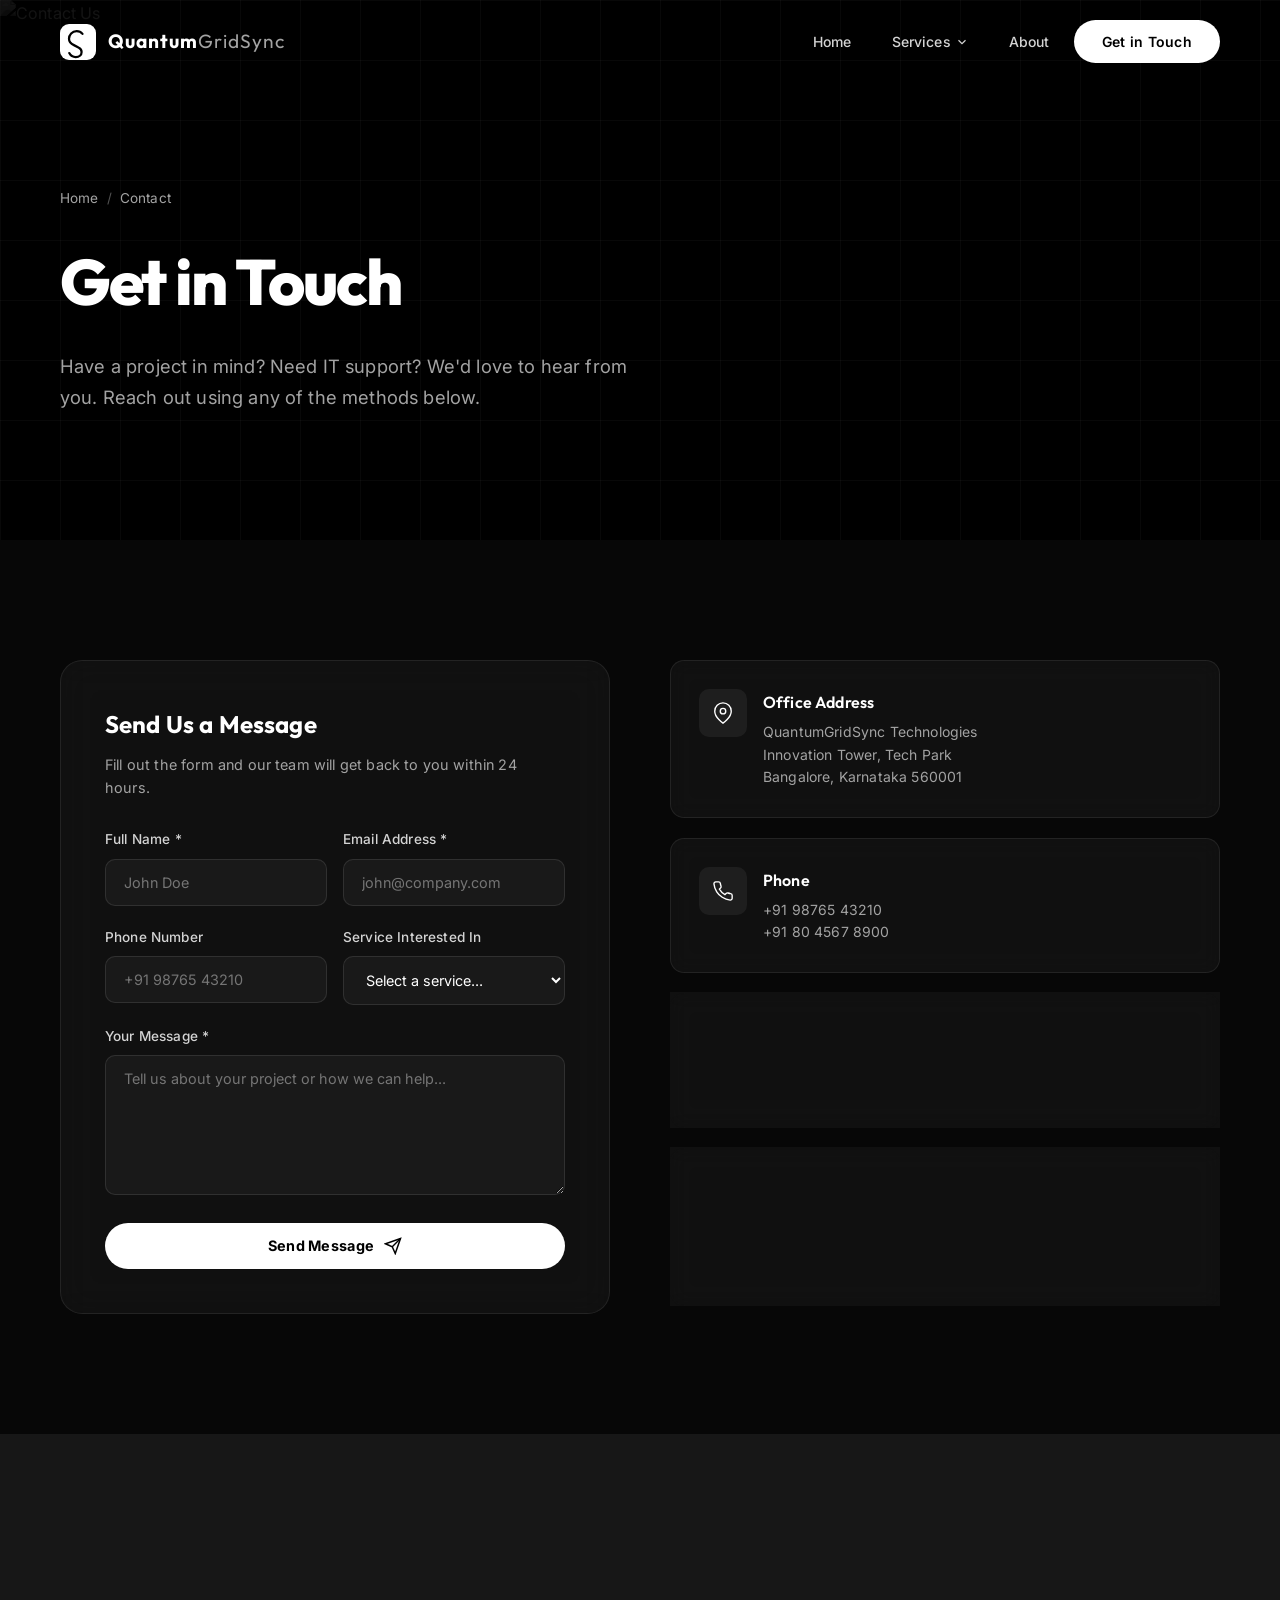
==== commit 7700db4b: "Add files via upload" ====
--- a/contact.html
+++ b/contact.html
@@ -79,7 +79,7 @@
 
                     <form id="contact-form" action="https://api.web3forms.com/submit" method="POST">
                         <!-- Web3Forms Access Key — sends emails to arun18.1989@gmail.com -->
-                        <input type="hidden" name="access_key" value="YOUR_ACCESS_KEY_HERE">
+                        <input type="hidden" name="access_key" value="78ca6b17-a01b-49aa-8347-69c80d627e26">
                         <!-- Email subject line -->
                         <input type="hidden" name="subject" value="New Contact Form Submission — QuantumGridSync">
                         <!-- Send copy to your email -->
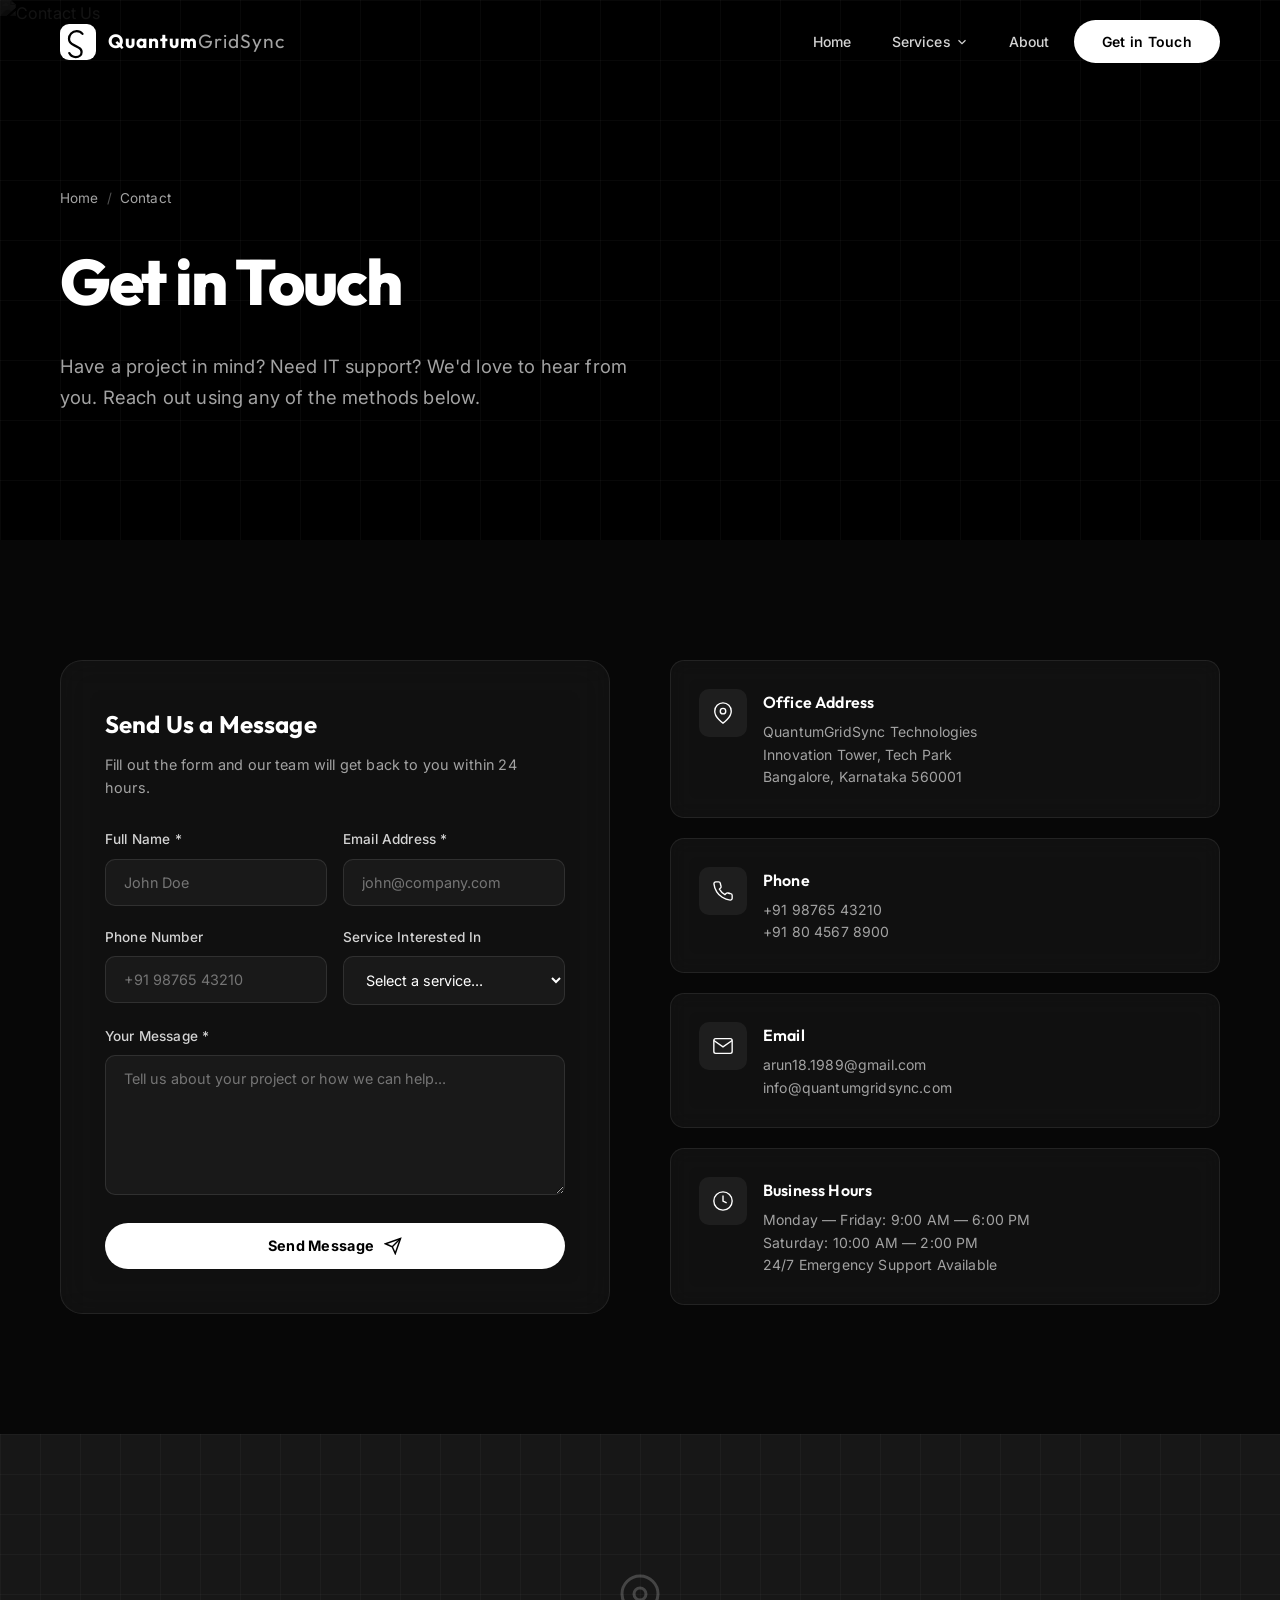
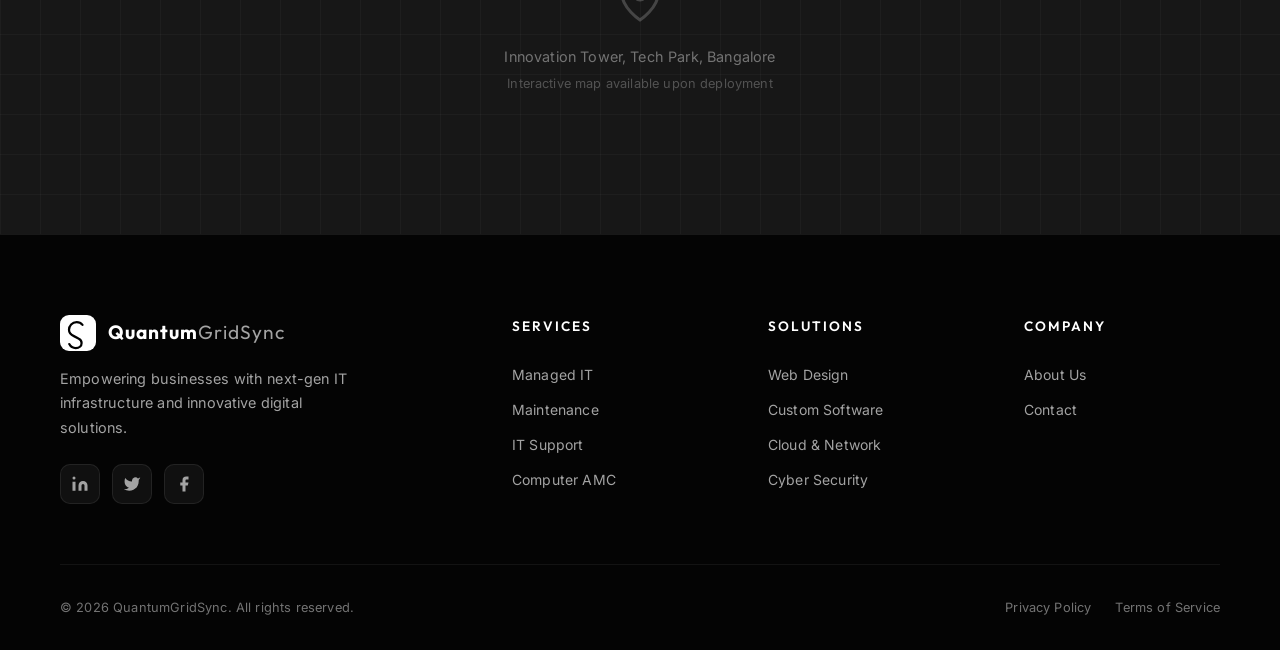
==== commit 8f0b5041: "Add files via upload" ====
--- a/contact.html
+++ b/contact.html
@@ -72,127 +72,56 @@
                     <p style="color: var(--gray-400); font-size: 0.9rem; margin-bottom: 28px;">Fill out the form and our
                         team will get back to you within 24 hours.</p>
 
-                    <!-- Success/Error Message -->
-                    <div id="form-status"
-                        style="display: none; padding: 16px 20px; border-radius: 12px; margin-bottom: 20px; font-size: 0.9rem; font-weight: 500;">
-                    </div>
-
-                    <form id="contact-form" action="https://api.web3forms.com/submit" method="POST">
-                        <!-- Web3Forms Access Key — sends emails to arun18.1989@gmail.com -->
-                        <input type="hidden" name="access_key" value="78ca6b17-a01b-49aa-8347-69c80d627e26">
-                        <!-- Email subject line -->
-                        <input type="hidden" name="subject" value="New Contact Form Submission — QuantumGridSync">
-                        <!-- Send copy to your email -->
-                        <input type="hidden" name="from_name" value="QuantumGridSync Website">
-                        <!-- Redirect after submission -->
-                        <input type="hidden" name="redirect" value="https://web3forms.com/success">
-                        <!-- Honeypot spam protection -->
-                        <input type="checkbox" name="botcheck" class="hidden" style="display: none;">
+                    <form action="https://formsubmit.co/arun18.1989@gmail.com" method="POST">
+                        <!-- FormSubmit settings -->
+                        <input type="hidden" name="_subject" value="New Contact — QuantumGridSync Website">
+                        <input type="hidden" name="_captcha" value="false">
+                        <input type="hidden" name="_template" value="table">
+                        <input type="text" name="_honey" style="display:none">
 
                         <div style="display: grid; grid-template-columns: 1fr 1fr; gap: 16px;">
                             <div class="form-group">
                                 <label for="name">Full Name *</label>
-                                <input type="text" id="name" name="name" placeholder="John Doe" required>
+                                <input type="text" id="name" name="Full Name" placeholder="John Doe" required>
                             </div>
                             <div class="form-group">
                                 <label for="email">Email Address *</label>
-                                <input type="email" id="email" name="email" placeholder="john@company.com" required>
+                                <input type="email" id="email" name="Email" placeholder="john@company.com" required>
                             </div>
                         </div>
                         <div style="display: grid; grid-template-columns: 1fr 1fr; gap: 16px;">
                             <div class="form-group">
                                 <label for="phone">Phone Number</label>
-                                <input type="tel" id="phone" name="phone" placeholder="+91 98765 43210">
+                                <input type="tel" id="phone" name="Phone" placeholder="+91 98765 43210">
                             </div>
                             <div class="form-group">
                                 <label for="service">Service Interested In</label>
-                                <select id="service" name="service">
+                                <select id="service" name="Service">
                                     <option value="">Select a service...</option>
-                                    <option value="managed-it">Managed IT Services</option>
-                                    <option value="maintenance">Maintenance Contracts</option>
-                                    <option value="it-support">IT Support &amp; Infrastructure</option>
-                                    <option value="computer-amc">Computer AMC</option>
-                                    <option value="web-design">Web Design &amp; Development</option>
-                                    <option value="custom-software">Custom Software</option>
-                                    <option value="cloud-network">Cloud &amp; Network</option>
-                                    <option value="cyber-security">Cyber Security</option>
+                                    <option value="Managed IT Services">Managed IT Services</option>
+                                    <option value="Maintenance Contracts">Maintenance Contracts</option>
+                                    <option value="IT Support & Infrastructure">IT Support & Infrastructure</option>
+                                    <option value="Computer AMC">Computer AMC</option>
+                                    <option value="Web Design & Development">Web Design & Development</option>
+                                    <option value="Custom Software">Custom Software</option>
+                                    <option value="Cloud & Network">Cloud & Network</option>
+                                    <option value="Cyber Security">Cyber Security</option>
                                 </select>
                             </div>
                         </div>
                         <div class="form-group">
                             <label for="message">Your Message *</label>
-                            <textarea id="message" name="message"
+                            <textarea id="message" name="Message"
                                 placeholder="Tell us about your project or how we can help..." required></textarea>
                         </div>
-                        <button type="submit" id="submit-btn" class="btn btn-primary"
-                            style="width: 100%; justify-content: center;">
-                            <span id="btn-text">Send Message</span>
-                            <svg id="btn-icon" viewBox="0 0 24 24" fill="none" stroke="currentColor" stroke-width="2">
+                        <button type="submit" class="btn btn-primary" style="width: 100%; justify-content: center;">
+                            Send Message
+                            <svg viewBox="0 0 24 24" fill="none" stroke="currentColor" stroke-width="2">
                                 <line x1="22" y1="2" x2="11" y2="13"></line>
                                 <polygon points="22 2 15 22 11 13 2 9 22 2"></polygon>
                             </svg>
-                            <!-- Loading spinner (hidden by default) -->
-                            <svg id="btn-spinner" style="display:none; animation: spin 1s linear infinite;"
-                                viewBox="0 0 24 24" fill="none" stroke="currentColor" stroke-width="2">
-                                <circle cx="12" cy="12" r="10" stroke-dasharray="31.4" stroke-dashoffset="10"></circle>
-                            </svg>
                         </button>
                     </form>
-
-                    <script>
-                        // Contact Form — Web3Forms Async Submit
-                        const form = document.getElementById('contact-form');
-                        const formStatus = document.getElementById('form-status');
-                        const submitBtn = document.getElementById('submit-btn');
-                        const btnText = document.getElementById('btn-text');
-                        const btnIcon = document.getElementById('btn-icon');
-                        const btnSpinner = document.getElementById('btn-spinner');
-
-                        form.addEventListener('submit', async function (e) {
-                            e.preventDefault();
-
-                            // Show loading state
-                            btnText.textContent = 'Sending...';
-                            btnIcon.style.display = 'none';
-                            btnSpinner.style.display = 'block';
-                            submitBtn.disabled = true;
-                            submitBtn.style.opacity = '0.7';
-                            formStatus.style.display = 'none';
-
-                            try {
-                                const formData = new FormData(form);
-                                const response = await fetch('https://api.web3forms.com/submit', {
-                                    method: 'POST',
-                                    body: formData
-                                });
-                                const result = await response.json();
-
-                                if (result.success) {
-                                    formStatus.style.display = 'block';
-                                    formStatus.style.background = 'rgba(34, 197, 94, 0.15)';
-                                    formStatus.style.border = '1px solid rgba(34, 197, 94, 0.3)';
-                                    formStatus.style.color = '#4ade80';
-                                    formStatus.innerHTML = '✅ Message sent successfully! We\'ll get back to you soon.';
-                                    form.reset();
-                                } else {
-                                    throw new Error(result.message || 'Something went wrong');
-                                }
-                            } catch (error) {
-                                formStatus.style.display = 'block';
-                                formStatus.style.background = 'rgba(239, 68, 68, 0.15)';
-                                formStatus.style.border = '1px solid rgba(239, 68, 68, 0.3)';
-                                formStatus.style.color = '#f87171';
-                                formStatus.innerHTML = '❌ Failed to send message. Please try again or email us directly at arun18.1989@gmail.com';
-                            } finally {
-                                // Reset button
-                                btnText.textContent = 'Send Message';
-                                btnIcon.style.display = 'block';
-                                btnSpinner.style.display = 'none';
-                                submitBtn.disabled = false;
-                                submitBtn.style.opacity = '1';
-                            }
-                        });
-                    </script>
                 </div>
 
                 <!-- Contact Info -->
